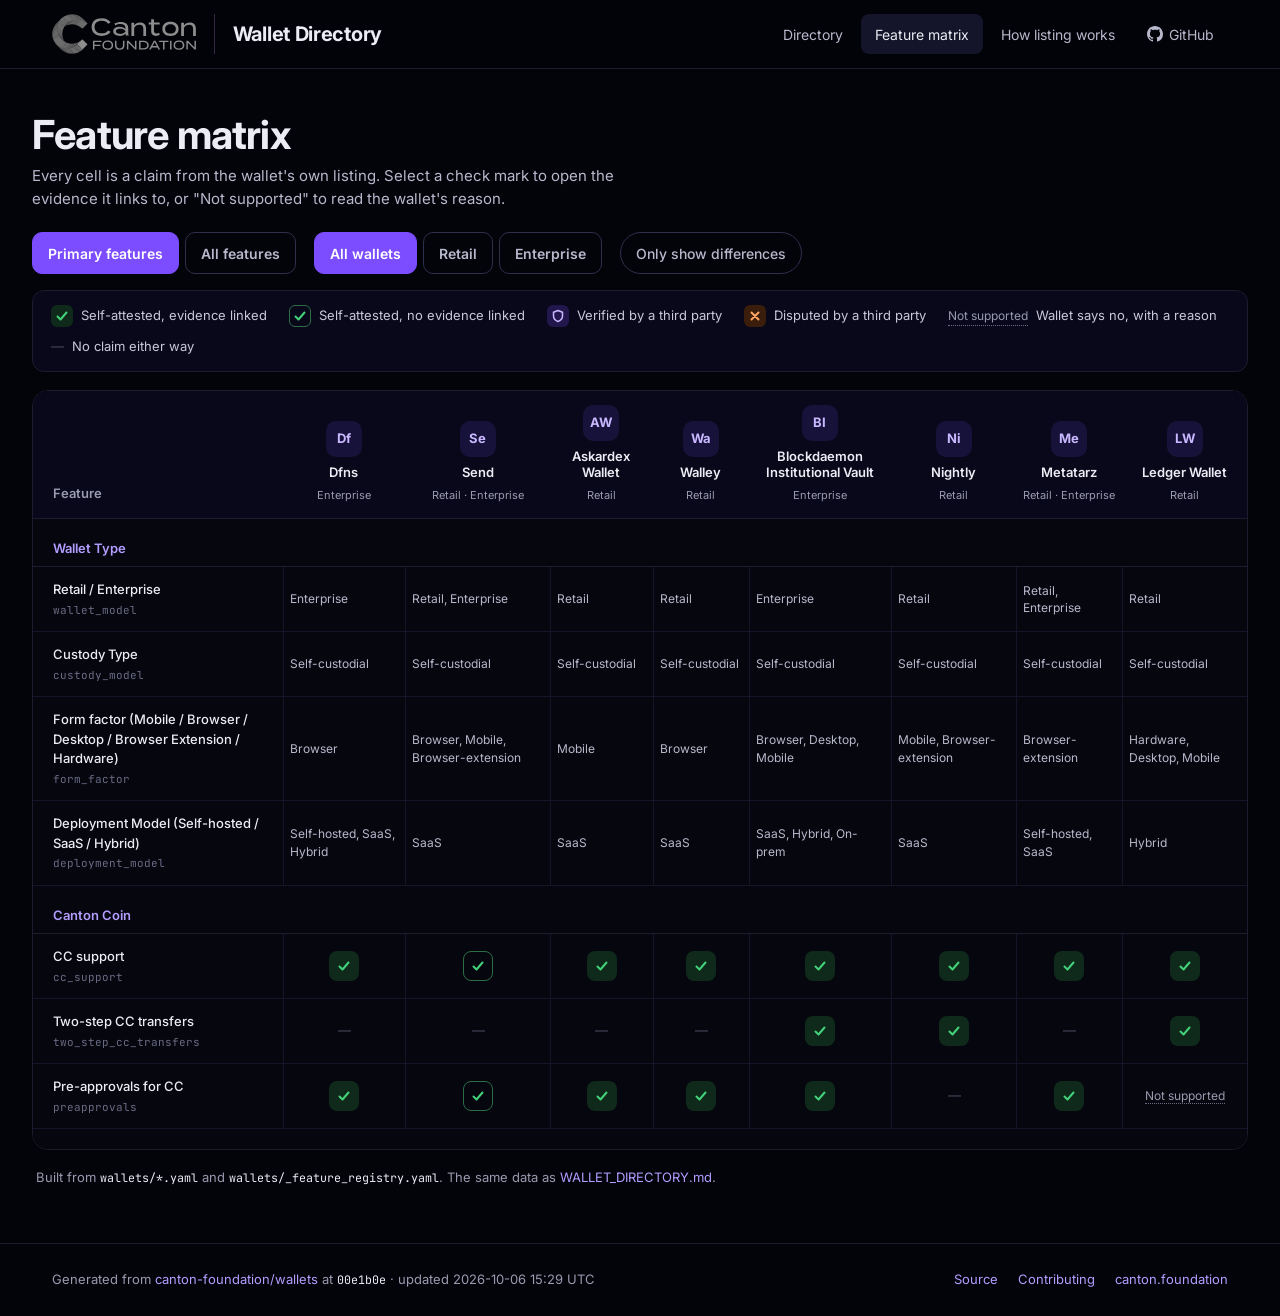
==== matrix.html @ 79802e5e "Added a new logo and favicon" ====
<!doctype html>
<html lang="en">
<head>
  <meta charset="utf-8">
  <meta name="viewport" content="width=device-width, initial-scale=1">
  <title>Feature matrix — Canton Wallet Directory</title>
  <meta name="description" content="Compare every Canton Network wallet feature side by side.">
  <meta name="theme-color" content="#03030a">
  <!-- Canton "C" favicon, same file as sv-cal.canton.foundation -->
  <link rel="icon" type="image/png" href="assets/favicon.png">
  <link rel="apple-touch-icon" href="assets/favicon.png">
  <!-- Inter + JetBrains Mono, same fonts as the SV Calendar site -->
  <link rel="preconnect" href="https://fonts.googleapis.com">
  <link rel="preconnect" href="https://fonts.gstatic.com" crossorigin>
  <link href="https://fonts.googleapis.com/css2?family=Inter:wght@400;500;600;700&family=JetBrains+Mono:wght@400;500&display=swap" rel="stylesheet">
  <!-- Bump ?v= when styles.css or app.js change, to bust browser caches -->
  <link rel="stylesheet" href="assets/styles.css?v=2">
</head>
<body data-page="matrix">
  <a class="skip" href="#main">Skip to content</a>
  <!-- Header and footer are drawn by app.js so all pages share one nav -->
  <header class="site-header" id="site-header"></header>
  <main id="main"><div class="wrap state-msg">Loading wallet data…</div></main>
  <footer class="site-footer" id="site-footer"></footer>
  <noscript><div class="wrap state-msg">This site needs JavaScript. The same data is in <a href="https://github.com/canton-foundation/wallets/blob/main/WALLET_DIRECTORY.md">WALLET_DIRECTORY.md</a>.</div></noscript>
  <script src="assets/app.js?v=2"></script>
</body>
</html>
---- assets/styles.css ----
/* ==========================================================================
   wallets.canton.foundation — shared styles
   Same visual language as sv-cal.canton.foundation and the Dev Fund site:
   dark #03030a base, #7c4dff purple, #43d17a green, Inter.
   ========================================================================== */

/* ---- Design tokens: change colours/spacing here, not in rules below ---- */
:root {
  --bg: #03030a;            /* page background */
  --bg-raised: #08081a;     /* cards, toolbars, table header */
  --bg-sunken: #06060f;     /* table body, footer band */
  --line: #1c1c2e;          /* main borders */
  --line-soft: #14142a;     /* row dividers, chip fill */
  --line-strong: #2f2f4d;   /* outlined buttons, inputs */

  --text: #ececf4;          /* body text */
  --text-2: #b8b8cc;        /* secondary text */
  --muted: #9a9ab0;         /* captions (passes 4.5:1 on --bg) */
  --faint: #5c5c74;         /* "no claim" dash */

  --purple: #7c4dff;        /* primary action */
  --purple-text: #b39dff;   /* purple used as text on dark */
  --purple-tint: #17123a;   /* wallet monogram tile */
  --green: #43d17a;         /* attested */
  --green-tint: #0f2a1b;
  --green-edge: #2b6e45;
  --orange: #ffa463;        /* disputed */
  --orange-tint: #3a1d0b;
  --shield-tint: #22174d;   /* verified */

  --radius-s: 8px;
  --radius-m: 12px;
  --radius-l: 16px;
  --max: 1240px;            /* content width */
  --font: "Inter", system-ui, -apple-system, "Segoe UI", sans-serif;
  --mono: "JetBrains Mono", ui-monospace, SFMono-Regular, Menlo, monospace;
}

/* ---- Base ---- */
*, *::before, *::after { box-sizing: border-box; }
html { -webkit-text-size-adjust: 100%; }
body {
  margin: 0;
  background: var(--bg);
  color: var(--text);
  font-family: var(--font);
  font-size: 15px;
  line-height: 1.5;
}
a { color: var(--purple-text); text-decoration: none; }
a:hover { color: #d4c7ff; text-decoration: underline; }
:focus-visible { outline: 2px solid var(--purple-text); outline-offset: 2px; border-radius: 4px; }
code { font-family: var(--mono); font-size: 0.9em; color: var(--text); }
.wrap { max-width: var(--max); margin: 0 auto; padding: 0 32px; }
.wrap--wide { max-width: 1360px; }
.sr-only { position: absolute; width: 1px; height: 1px; overflow: hidden; clip: rect(0 0 0 0); white-space: nowrap; }
@media (max-width: 640px) { .wrap { padding: 0 18px; } }

/* ---- Header / nav ---- */
.site-header { border-bottom: 1px solid var(--line); background: rgba(3, 3, 10, 0.94); position: sticky; top: 0; z-index: 20; backdrop-filter: blur(8px); }
.site-header .wrap { display: flex; flex-wrap: wrap; align-items: center; justify-content: space-between; gap: 12px; padding-top: 14px; padding-bottom: 14px; }
.brand { display: flex; align-items: center; gap: 12px; color: var(--text); }
.brand:hover { color: var(--text); text-decoration: none; }
/* Logo | divider | title, same arrangement as the SV Calendar header */
.brand { gap: 18px; min-width: 0; }
.brand-logo { height: 40px; width: auto; display: block; flex: 0 0 auto; }
.brand-divider { width: 1px; align-self: stretch; min-height: 36px; background: rgba(201, 156, 255, 0.25); flex: 0 0 auto; }
.brand-title { font-size: 20px; font-weight: 700; letter-spacing: -0.3px; white-space: nowrap; }
@media (max-width: 640px) {
  .brand-logo { height: 32px; }
  .brand-divider { display: none; }
  .brand-title { font-size: 16px; }
}
.nav { display: flex; flex-wrap: wrap; gap: 4px; font-size: 14px; }
.nav a { display: inline-flex; align-items: center; gap: 6px; min-height: 40px; padding: 0 14px; border-radius: var(--radius-s); color: var(--text-2); }
.nav a:hover { background: var(--line-soft); color: var(--text); text-decoration: none; }
.nav a[aria-current="page"] { background: var(--line-soft); color: var(--text); }

/* ---- Buttons & chips ---- */
.btn { display: inline-flex; align-items: center; justify-content: center; gap: 8px; min-height: 46px; padding: 0 20px; border-radius: 10px; border: 1px solid var(--line-strong); background: transparent; color: var(--text); font: inherit; font-size: 14px; font-weight: 600; cursor: pointer; }
.btn:hover { border-color: #4a4a72; text-decoration: none; color: var(--text); }
.btn--primary { background: var(--purple); border-color: var(--purple); color: #fff; }
.btn--primary:hover { background: #6a3cf0; color: #fff; }
.seg { display: inline-flex; flex-wrap: wrap; gap: 6px; }
.seg button, .chip {
  min-height: 42px; padding: 0 15px; border-radius: 10px; border: 1px solid var(--line-strong);
  background: transparent; color: var(--text-2); font: inherit; font-size: 14px; font-weight: 600; cursor: pointer;
}
.chip { border-radius: 999px; font-weight: 500; }
.seg button[aria-pressed="true"], .chip[aria-pressed="true"] { background: var(--purple); border-color: var(--purple); color: #fff; }
.tag { display: inline-block; padding: 4px 10px; border-radius: 999px; background: var(--line-soft); color: #c8c8da; font-size: 12px; }

/* ---- Form fields ---- */
.field { min-width: 0; max-width: 100%; display: flex; align-items: center; gap: 8px; min-height: 42px; padding: 0 12px; border: 1px solid var(--line-strong); border-radius: 10px; color: var(--muted); background: var(--bg); }
.field input, .field select { flex: 1; min-width: 0; width: 100%; text-overflow: ellipsis; background: transparent; border: 0; color: var(--text); font: inherit; font-size: 14px; outline: none; }
.field select option { background: var(--bg-raised); }
.field:focus-within { border-color: var(--purple-text); }
.field-label { font-size: 13px; color: var(--muted); }

/* ---- Hero ---- */
.hero { padding: 64px 0 36px; }
.hero h1 { margin: 0 0 16px; font-size: clamp(32px, 5vw, 50px); line-height: 1.08; letter-spacing: -0.02em; max-width: 820px; }
.hero p { margin: 0; font-size: 18px; color: var(--text-2); max-width: 680px; }
.hero-actions { display: flex; flex-wrap: wrap; gap: 12px; margin-top: 28px; }
.pill-intro { display: inline-flex; align-items: center; gap: 8px; padding: 6px 12px; margin-bottom: 20px; border: 1px solid #2a2a44; border-radius: 999px; font-size: 13px; color: var(--text-2); }
.dot { width: 8px; height: 8px; border-radius: 50%; background: var(--green); }

/* Stats strip: one bordered band split by 1px gaps */
.stats { display: grid; grid-template-columns: repeat(auto-fit, minmax(190px, 1fr)); gap: 1px; margin-top: 44px; background: var(--line); border: 1px solid var(--line); border-radius: 14px; overflow: hidden; }
.stat { background: var(--bg-raised); padding: 18px 22px; }
.stat b { display: block; font-size: 30px; font-weight: 700; }
.stat span { font-size: 13px; color: var(--muted); }
.stat .is-green { color: var(--green); }
.stat .is-purple { color: var(--purple-text); }

/* ---- Directory toolbar ---- */
.toolbar { display: flex; flex-wrap: wrap; align-items: center; gap: 14px 20px; padding: 14px; border: 1px solid var(--line); border-radius: 14px; background: var(--bg-raised); }
.toolbar-group { display: flex; flex-wrap: wrap; align-items: center; gap: 6px; }
.toolbar .field { flex: 1 1 220px; }
.result-line { display: flex; flex-wrap: wrap; justify-content: space-between; gap: 8px; margin: 14px 4px 18px; font-size: 13px; color: var(--muted); }
.linkish { background: none; border: 0; padding: 0; color: var(--purple-text); font: inherit; cursor: pointer; }
.linkish:hover { text-decoration: underline; }

/* ---- Wallet cards ---- */
.cards { display: grid; grid-template-columns: repeat(auto-fill, minmax(270px, 1fr)); gap: 16px; padding-bottom: 64px; }
.card { display: flex; flex-direction: column; gap: 14px; padding: 22px; border: 1px solid var(--line); border-radius: var(--radius-l); background: var(--bg-raised); }
.card:hover { border-color: #2c2c48; }
.card-head { display: flex; align-items: center; gap: 12px; }
.mono-tile { flex: none; width: 44px; height: 44px; border-radius: 11px; background: var(--purple-tint); color: #c9b8ff; display: flex; align-items: center; justify-content: center; font-weight: 700; font-size: 15px; }
.card h2 { margin: 0; font-size: 17px; font-weight: 600; line-height: 1.25; }
.card h2 a { color: var(--text); }
.domain { font-size: 12px; color: var(--muted); font-family: var(--mono); overflow-wrap: anywhere; }
.tags { display: flex; flex-wrap: wrap; gap: 6px; }
.form-line { font-size: 13px; color: var(--muted); }
.keylist { list-style: none; margin: 0; padding: 14px 0 0; border-top: 1px solid var(--line); display: flex; flex-direction: column; gap: 9px; font-size: 13px; }
.keylist li { display: flex; justify-content: space-between; align-items: center; gap: 8px; color: #c8c8da; }
.card-foot { margin-top: auto; display: flex; flex-wrap: wrap; align-items: center; justify-content: space-between; gap: 8px; padding-top: 14px; border-top: 1px solid var(--line); font-size: 13px; color: var(--muted); }
.card-foot strong { color: var(--text); font-weight: 600; }
.empty { grid-column: 1 / -1; padding: 40px; border: 1px dashed var(--line-strong); border-radius: var(--radius-l); text-align: center; color: var(--text-2); }

/* Small inline status words used on cards */
.st-yes { display: inline-flex; align-items: center; gap: 6px; color: var(--green); font-weight: 500; }
.st-no { color: var(--muted); }
.st-none { color: var(--faint); }

/* ---- "How it works" band ---- */
.band { border-top: 1px solid var(--line); background: var(--bg-sunken); padding: 60px 0; }
.band h2 { margin: 0 0 8px; font-size: 28px; letter-spacing: -0.01em; }
.band > .wrap > p { margin: 0 0 30px; color: var(--text-2); max-width: 640px; }
.steps { display: grid; grid-template-columns: repeat(auto-fit, minmax(250px, 1fr)); gap: 16px; list-style: none; margin: 0; padding: 0; }
.steps li { padding: 24px; border: 1px solid var(--line); border-radius: var(--radius-l); background: var(--bg-raised); }
.steps .step-n { font-family: var(--mono); font-size: 13px; }
.steps h3 { margin: 10px 0 8px; font-size: 18px; }
.steps p { margin: 0; color: var(--text-2); font-size: 14px; line-height: 1.6; }

/* ---- Page header (matrix / profile) ---- */
.page-head { padding: 44px 0 22px; display: flex; flex-wrap: wrap; align-items: flex-end; justify-content: space-between; gap: 20px; }
.page-head h1 { margin: 0 0 8px; font-size: clamp(30px, 4vw, 40px); letter-spacing: -0.02em; line-height: 1.1; }
.page-head p { margin: 0; color: var(--text-2); max-width: 640px; }

/* ---- Legend ---- */
.legend { display: flex; flex-wrap: wrap; gap: 10px 22px; padding: 14px 18px; margin-bottom: 18px; border: 1px solid var(--line); border-radius: var(--radius-m); background: var(--bg-raised); font-size: 13px; color: #c8c8da; }
.legend span { display: inline-flex; align-items: center; gap: 8px; }

/* ---- Status badges (matrix cells + legend) ---- */
.badge { width: 30px; height: 30px; border-radius: var(--radius-s); display: inline-flex; align-items: center; justify-content: center; }
.badge--sm { width: 22px; height: 22px; border-radius: 6px; }
.badge--proof { background: var(--green-tint); color: var(--green); }
.badge--attested { border: 1.5px solid var(--green-edge); color: var(--green); }
.badge--verified { background: var(--shield-tint); color: #c9b8ff; }
.badge--disputed { background: var(--orange-tint); color: var(--orange); }
a.badge:hover { filter: brightness(1.3); text-decoration: none; }
.cell-stack { display: inline-flex; gap: 4px; align-items: center; justify-content: center; flex-wrap: wrap; }
.unsup { font-size: 12px; color: var(--muted); border-bottom: 1px dotted #6b6b85; }
.unsup:hover { color: var(--text); text-decoration: none; }
.nil { color: #4a4a60; }

/* ---- Matrix table ---- */
.matrix-controls { display: flex; flex-wrap: wrap; gap: 10px 18px; align-items: center; margin-bottom: 16px; }
.table-box { overflow: auto; max-height: calc(100vh - 140px); border: 1px solid var(--line); border-radius: var(--radius-l); background: var(--bg-sunken); margin-bottom: 18px; }
.matrix { width: 100%; border-collapse: separate; border-spacing: 0; font-size: 13px; }
.matrix th, .matrix td { border-bottom: 1px solid var(--line-soft); }
.matrix thead th { position: sticky; top: 0; z-index: 3; background: var(--bg-raised); padding: 14px 6px; border-bottom: 1px solid var(--line); vertical-align: bottom; min-width: 96px; }
.matrix thead th.feat-col { left: 0; z-index: 4; text-align: left; padding-left: 20px; min-width: 230px; color: var(--muted); font-size: 13px; font-weight: 600; }
.matrix .wallet-head { display: flex; flex-direction: column; align-items: center; gap: 7px; color: var(--text); text-align: center; }
.matrix .wallet-head:hover { text-decoration: none; }
.matrix .wallet-head .mono-tile { width: 36px; height: 36px; font-size: 13px; border-radius: 10px; }
.matrix .wallet-head b { font-size: 13px; line-height: 1.25; font-weight: 600; }
.matrix .wallet-head small { font-size: 11px; color: var(--muted); font-weight: 400; }
.matrix tbody th[scope="row"] { position: sticky; left: 0; z-index: 2; background: var(--bg-sunken); text-align: left; font-weight: 500; padding: 13px 20px; min-width: 230px; max-width: 280px; }
.matrix .feat-id { font-family: var(--mono); font-size: 11px; color: #6b6b85; margin-top: 2px; font-weight: 400; }
.matrix td { text-align: center; padding: 9px 6px; border-left: 1px solid var(--line-soft); }
.matrix td.text-cell { text-align: left; font-size: 12px; color: var(--text-2); line-height: 1.45; min-width: 96px; overflow-wrap: anywhere; }
.matrix .cat-row th { position: sticky; left: 0; background: var(--bg-sunken); text-align: left; padding: 20px 20px 8px; font-size: 13px; font-weight: 600; color: var(--purple-text); border-bottom: 1px solid var(--line); }
.matrix .section-row th { background: #0b0b1d; text-align: left; padding: 14px 20px; font-size: 15px; font-weight: 700; border-bottom: 1px solid var(--line); position: sticky; left: 0; }
.matrix tbody tr:hover td, .matrix tbody tr:hover th[scope="row"] { background: #0c0c1c; }
.note { font-size: 13px; color: var(--muted); margin: 0 4px 56px; }

/* ---- Profile ---- */
.crumbs { padding-top: 28px; font-size: 13px; color: var(--muted); }
.crumbs span { margin: 0 6px; }
.profile-head { display: flex; flex-wrap: wrap; align-items: flex-start; justify-content: space-between; gap: 22px; margin-top: 22px; }
.profile-id { display: flex; gap: 18px; align-items: center; }
.profile-id .mono-tile { width: 68px; height: 68px; border-radius: 18px; font-size: 22px; }
.profile-id h1 { margin: 0; font-size: clamp(30px, 4vw, 40px); letter-spacing: -0.02em; line-height: 1.1; }
.profile-meta { display: flex; flex-wrap: wrap; gap: 4px 16px; margin-top: 8px; font-size: 14px; color: var(--muted); }
.profile-tags { margin-top: 18px; }
.profile-stats { margin-top: 24px; display: grid; grid-template-columns: repeat(auto-fit, minmax(170px, 1fr)); gap: 12px; }
.profile-stats div { padding: 16px 20px; border: 1px solid var(--line); border-radius: 14px; background: var(--bg-raised); }
.profile-stats b { display: block; font-size: 26px; }
.profile-stats span { font-size: 13px; color: var(--muted); }
.profile-body { display: flex; flex-wrap: wrap; gap: 30px; align-items: flex-start; padding: 36px 0 64px; }
.profile-main { flex: 999 1 560px; min-width: 0; display: flex; flex-direction: column; gap: 26px; }
.profile-side { flex: 1 1 300px; display: flex; flex-direction: column; gap: 16px; }
.group-title { margin: 0 0 10px; font-size: 14px; font-weight: 600; color: var(--purple-text); }
.feature-list { border: 1px solid var(--line); border-radius: 14px; background: var(--bg-raised); overflow: hidden; }
.feature-row { padding: 16px 20px; border-bottom: 1px solid var(--line-soft); display: flex; flex-direction: column; gap: 8px; }
.feature-row:last-child { border-bottom: 0; }
.feature-top { display: flex; flex-wrap: wrap; justify-content: space-between; align-items: center; gap: 10px; }
.feature-top .name { font-weight: 600; font-size: 15px; }
.feature-top .fid { font-family: var(--mono); font-size: 11px; color: #6b6b85; }
.pills { display: flex; flex-wrap: wrap; gap: 6px; }
.pill { display: inline-flex; align-items: center; gap: 6px; padding: 4px 10px; border-radius: 999px; font-size: 12px; font-weight: 600; }
.pill--proof, .pill--attested { background: var(--green-tint); color: var(--green); }
.pill--unsupported { background: var(--line-soft); color: #c8c8da; }
.pill--none { color: var(--faint); font-weight: 500; }
.pill--pending { border: 1px dashed #3a3a58; color: var(--muted); font-weight: 500; }
.pill--verified { background: var(--shield-tint); color: #c9b8ff; }
.pill--disputed { background: var(--orange-tint); color: var(--orange); }
.reason { margin: 0; font-size: 14px; color: var(--text-2); }
.text-val { margin: 0; font-size: 14px; color: var(--text); }
.row-links { display: flex; flex-wrap: wrap; gap: 6px 18px; font-size: 13px; }
details.test summary { cursor: pointer; color: var(--muted); font-size: 13px; }
details.test p { margin: 8px 0 0; font-size: 13px; color: var(--text-2); }
.panel { padding: 22px; border: 1px solid var(--line); border-radius: 14px; background: var(--bg-raised); }
.panel h2 { margin: 0 0 12px; font-size: 15px; }
.panel--accent { border-color: #2a2150; background: #0e0a24; }
.panel p { margin: 0 0 16px; font-size: 13px; color: var(--text-2); line-height: 1.6; }
.panel dl { margin: 0; display: flex; flex-direction: column; gap: 14px; font-size: 13px; }
.panel dt { color: var(--muted); margin-bottom: 3px; }
.panel dd { margin: 0; line-height: 1.55; }
.stack { display: flex; flex-direction: column; gap: 8px; }
.compare-form { display: flex; flex-direction: column; gap: 10px; }

/* ---- Footer ---- */
.site-footer { border-top: 1px solid var(--line); }
.site-footer .wrap { display: flex; flex-wrap: wrap; justify-content: space-between; gap: 12px; padding-top: 26px; padding-bottom: 26px; font-size: 13px; color: var(--muted); }
.site-footer nav { display: flex; gap: 20px; }

/* ---- Loading / error ---- */
.state-msg { padding: 60px 0; color: var(--text-2); }

@media (prefers-reduced-motion: reduce) { * { scroll-behavior: auto !important; transition: none !important; } }

/* Skip link: hidden until focused with the keyboard */
.skip { position: absolute; left: -9999px; top: 8px; z-index: 50; padding: 10px 14px; border-radius: 8px; background: var(--purple); color: #fff; }
.skip:focus { left: 8px; }
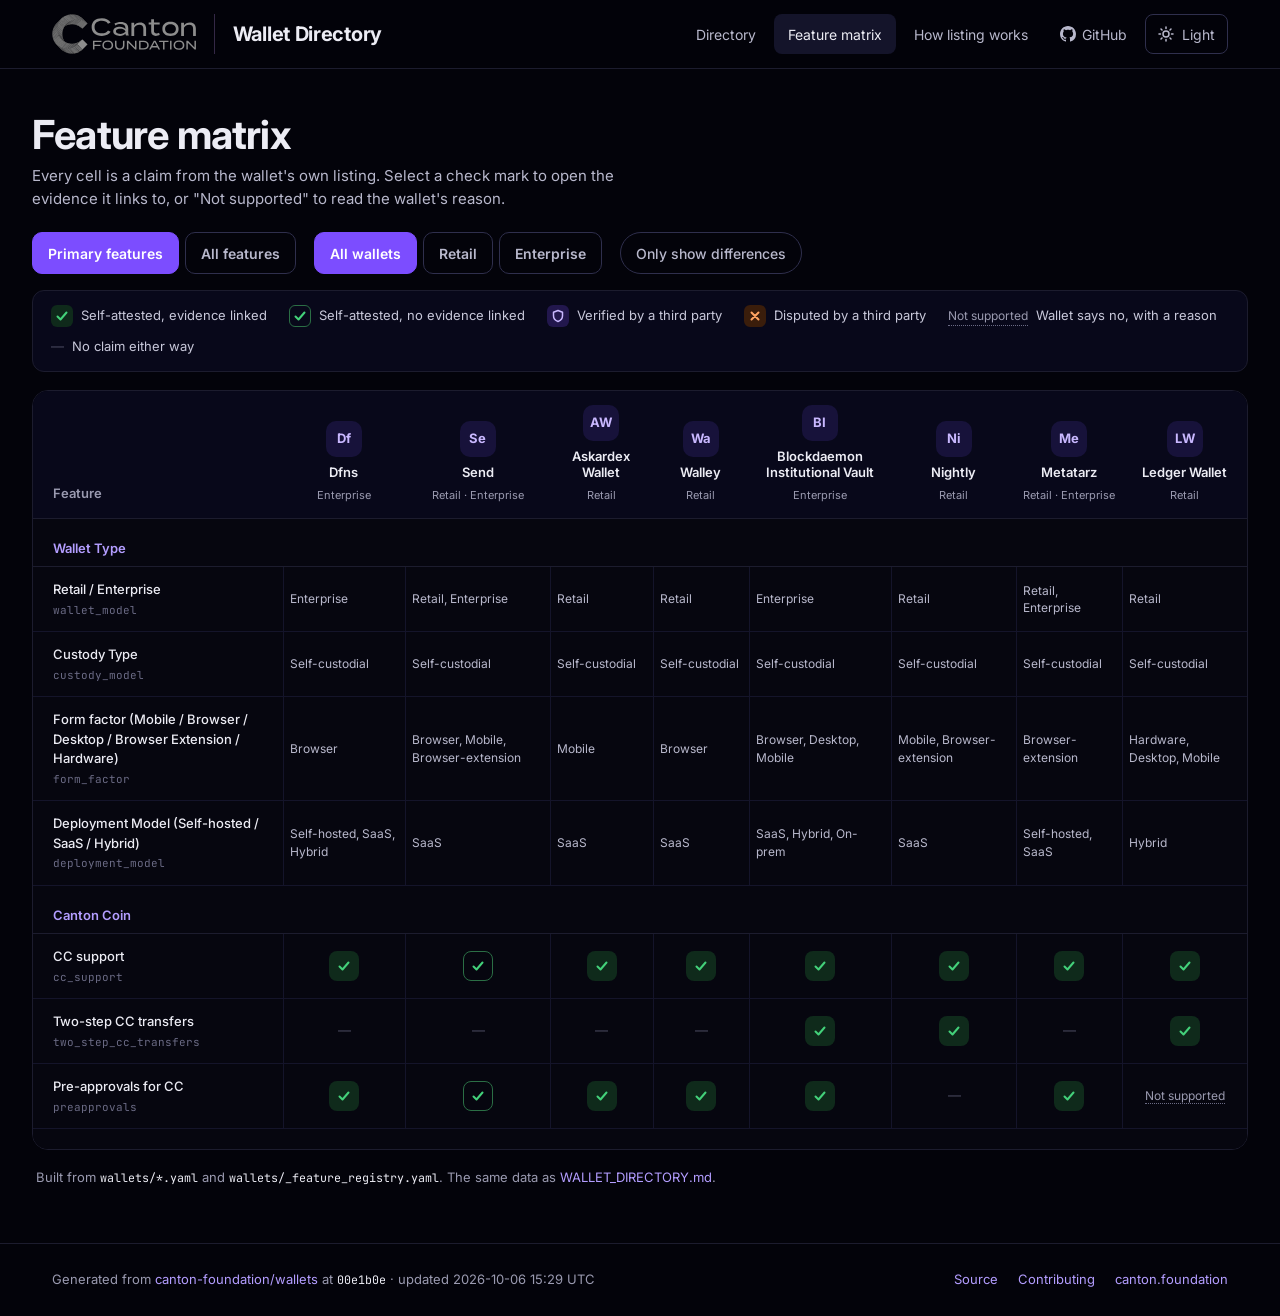
==== commit d830a312: "Added light theme" ====
--- a/matrix.html
+++ b/matrix.html
@@ -5,7 +5,8 @@
   <meta name="viewport" content="width=device-width, initial-scale=1">
   <title>Feature matrix — Canton Wallet Directory</title>
   <meta name="description" content="Compare every Canton Network wallet feature side by side.">
-  <meta name="theme-color" content="#03030a">
+  <meta name="theme-color" content="#03030a" media="(prefers-color-scheme: dark)">
+  <meta name="theme-color" content="#f6f6fa" media="(prefers-color-scheme: light)">
   <!-- Canton "C" favicon, same file as sv-cal.canton.foundation -->
   <link rel="icon" type="image/png" href="assets/favicon.png">
   <link rel="apple-touch-icon" href="assets/favicon.png">
@@ -13,8 +14,12 @@
   <link rel="preconnect" href="https://fonts.googleapis.com">
   <link rel="preconnect" href="https://fonts.gstatic.com" crossorigin>
   <link href="https://fonts.googleapis.com/css2?family=Inter:wght@400;500;600;700&family=JetBrains+Mono:wght@400;500&display=swap" rel="stylesheet">
+  <!-- Apply the saved theme before the page paints (dark is the default) -->
+  <script>
+    try { if (localStorage.getItem("wallets-theme") === "light") document.documentElement.dataset.theme = "light"; } catch (e) {}
+  </script>
   <!-- Bump ?v= when styles.css or app.js change, to bust browser caches -->
-  <link rel="stylesheet" href="assets/styles.css?v=2">
+  <link rel="stylesheet" href="assets/styles.css?v=3">
 </head>
 <body data-page="matrix">
   <a class="skip" href="#main">Skip to content</a>
@@ -23,6 +28,6 @@
   <main id="main"><div class="wrap state-msg">Loading wallet data…</div></main>
   <footer class="site-footer" id="site-footer"></footer>
   <noscript><div class="wrap state-msg">This site needs JavaScript. The same data is in <a href="https://github.com/canton-foundation/wallets/blob/main/WALLET_DIRECTORY.md">WALLET_DIRECTORY.md</a>.</div></noscript>
-  <script src="assets/app.js?v=2"></script>
+  <script src="assets/app.js?v=3"></script>
 </body>
 </html>
--- a/assets/styles.css
+++ b/assets/styles.css
@@ -27,6 +27,22 @@
   --orange: #ffa463;        /* disputed */
   --orange-tint: #3a1d0b;
   --shield-tint: #22174d;   /* verified */
+  --mono-text: #c9b8ff;     /* monogram + verified text */
+  --chip-text: #c8c8da;     /* tags, legend, list text */
+  --id-text: #6b6b85;       /* feature ids under names */
+  --nil: #4a4a60;           /* "no claim" dash in the matrix */
+  --link-hover: #d4c7ff;
+  --purple-hover: #6a3cf0;
+  --hover-border: #4a4a72;
+  --intro-border: #2a2a44;
+  --pending-border: #3a3a58;
+  --section-bg: #0b0b1d;    /* "Primary / Other features" rows */
+  --row-hover: #0c0c1c;
+  --accent-border: #2a2150; /* "Tested this wallet yourself?" panel */
+  --accent-bg: #0e0a24;
+  --header-bg: rgba(3, 3, 10, 0.94);
+  --divider: rgba(201, 156, 255, 0.25);
+  color-scheme: dark;       /* native scrollbars, selects, date pickers */
 
   --radius-s: 8px;
   --radius-m: 12px;
@@ -48,7 +64,7 @@
   line-height: 1.5;
 }
 a { color: var(--purple-text); text-decoration: none; }
-a:hover { color: #d4c7ff; text-decoration: underline; }
+a:hover { color: var(--link-hover); text-decoration: underline; }
 :focus-visible { outline: 2px solid var(--purple-text); outline-offset: 2px; border-radius: 4px; }
 code { font-family: var(--mono); font-size: 0.9em; color: var(--text); }
 .wrap { max-width: var(--max); margin: 0 auto; padding: 0 32px; }
@@ -57,14 +73,14 @@
 @media (max-width: 640px) { .wrap { padding: 0 18px; } }
 
 /* ---- Header / nav ---- */
-.site-header { border-bottom: 1px solid var(--line); background: rgba(3, 3, 10, 0.94); position: sticky; top: 0; z-index: 20; backdrop-filter: blur(8px); }
+.site-header { border-bottom: 1px solid var(--line); background: var(--header-bg); position: sticky; top: 0; z-index: 20; backdrop-filter: blur(8px); }
 .site-header .wrap { display: flex; flex-wrap: wrap; align-items: center; justify-content: space-between; gap: 12px; padding-top: 14px; padding-bottom: 14px; }
 .brand { display: flex; align-items: center; gap: 12px; color: var(--text); }
 .brand:hover { color: var(--text); text-decoration: none; }
 /* Logo | divider | title, same arrangement as the SV Calendar header */
 .brand { gap: 18px; min-width: 0; }
 .brand-logo { height: 40px; width: auto; display: block; flex: 0 0 auto; }
-.brand-divider { width: 1px; align-self: stretch; min-height: 36px; background: rgba(201, 156, 255, 0.25); flex: 0 0 auto; }
+.brand-divider { width: 1px; align-self: stretch; min-height: 36px; background: var(--divider); flex: 0 0 auto; }
 .brand-title { font-size: 20px; font-weight: 700; letter-spacing: -0.3px; white-space: nowrap; }
 @media (max-width: 640px) {
   .brand-logo { height: 32px; }
@@ -78,9 +94,9 @@
 
 /* ---- Buttons & chips ---- */
 .btn { display: inline-flex; align-items: center; justify-content: center; gap: 8px; min-height: 46px; padding: 0 20px; border-radius: 10px; border: 1px solid var(--line-strong); background: transparent; color: var(--text); font: inherit; font-size: 14px; font-weight: 600; cursor: pointer; }
-.btn:hover { border-color: #4a4a72; text-decoration: none; color: var(--text); }
+.btn:hover { border-color: var(--hover-border); text-decoration: none; color: var(--text); }
 .btn--primary { background: var(--purple); border-color: var(--purple); color: #fff; }
-.btn--primary:hover { background: #6a3cf0; color: #fff; }
+.btn--primary:hover { background: var(--purple-hover); color: #fff; }
 .seg { display: inline-flex; flex-wrap: wrap; gap: 6px; }
 .seg button, .chip {
   min-height: 42px; padding: 0 15px; border-radius: 10px; border: 1px solid var(--line-strong);
@@ -88,7 +104,7 @@
 }
 .chip { border-radius: 999px; font-weight: 500; }
 .seg button[aria-pressed="true"], .chip[aria-pressed="true"] { background: var(--purple); border-color: var(--purple); color: #fff; }
-.tag { display: inline-block; padding: 4px 10px; border-radius: 999px; background: var(--line-soft); color: #c8c8da; font-size: 12px; }
+.tag { display: inline-block; padding: 4px 10px; border-radius: 999px; background: var(--line-soft); color: var(--chip-text); font-size: 12px; }
 
 /* ---- Form fields ---- */
 .field { min-width: 0; max-width: 100%; display: flex; align-items: center; gap: 8px; min-height: 42px; padding: 0 12px; border: 1px solid var(--line-strong); border-radius: 10px; color: var(--muted); background: var(--bg); }
@@ -102,7 +118,7 @@
 .hero h1 { margin: 0 0 16px; font-size: clamp(32px, 5vw, 50px); line-height: 1.08; letter-spacing: -0.02em; max-width: 820px; }
 .hero p { margin: 0; font-size: 18px; color: var(--text-2); max-width: 680px; }
 .hero-actions { display: flex; flex-wrap: wrap; gap: 12px; margin-top: 28px; }
-.pill-intro { display: inline-flex; align-items: center; gap: 8px; padding: 6px 12px; margin-bottom: 20px; border: 1px solid #2a2a44; border-radius: 999px; font-size: 13px; color: var(--text-2); }
+.pill-intro { display: inline-flex; align-items: center; gap: 8px; padding: 6px 12px; margin-bottom: 20px; border: 1px solid var(--intro-border); border-radius: 999px; font-size: 13px; color: var(--text-2); }
 .dot { width: 8px; height: 8px; border-radius: 50%; background: var(--green); }
 
 /* Stats strip: one bordered band split by 1px gaps */
@@ -124,16 +140,16 @@
 /* ---- Wallet cards ---- */
 .cards { display: grid; grid-template-columns: repeat(auto-fill, minmax(270px, 1fr)); gap: 16px; padding-bottom: 64px; }
 .card { display: flex; flex-direction: column; gap: 14px; padding: 22px; border: 1px solid var(--line); border-radius: var(--radius-l); background: var(--bg-raised); }
-.card:hover { border-color: #2c2c48; }
+.card:hover { border-color: var(--hover-border); }
 .card-head { display: flex; align-items: center; gap: 12px; }
-.mono-tile { flex: none; width: 44px; height: 44px; border-radius: 11px; background: var(--purple-tint); color: #c9b8ff; display: flex; align-items: center; justify-content: center; font-weight: 700; font-size: 15px; }
+.mono-tile { flex: none; width: 44px; height: 44px; border-radius: 11px; background: var(--purple-tint); color: var(--mono-text); display: flex; align-items: center; justify-content: center; font-weight: 700; font-size: 15px; }
 .card h2 { margin: 0; font-size: 17px; font-weight: 600; line-height: 1.25; }
 .card h2 a { color: var(--text); }
 .domain { font-size: 12px; color: var(--muted); font-family: var(--mono); overflow-wrap: anywhere; }
 .tags { display: flex; flex-wrap: wrap; gap: 6px; }
 .form-line { font-size: 13px; color: var(--muted); }
 .keylist { list-style: none; margin: 0; padding: 14px 0 0; border-top: 1px solid var(--line); display: flex; flex-direction: column; gap: 9px; font-size: 13px; }
-.keylist li { display: flex; justify-content: space-between; align-items: center; gap: 8px; color: #c8c8da; }
+.keylist li { display: flex; justify-content: space-between; align-items: center; gap: 8px; color: var(--chip-text); }
 .card-foot { margin-top: auto; display: flex; flex-wrap: wrap; align-items: center; justify-content: space-between; gap: 8px; padding-top: 14px; border-top: 1px solid var(--line); font-size: 13px; color: var(--muted); }
 .card-foot strong { color: var(--text); font-weight: 600; }
 .empty { grid-column: 1 / -1; padding: 40px; border: 1px dashed var(--line-strong); border-radius: var(--radius-l); text-align: center; color: var(--text-2); }
@@ -159,7 +175,7 @@
 .page-head p { margin: 0; color: var(--text-2); max-width: 640px; }
 
 /* ---- Legend ---- */
-.legend { display: flex; flex-wrap: wrap; gap: 10px 22px; padding: 14px 18px; margin-bottom: 18px; border: 1px solid var(--line); border-radius: var(--radius-m); background: var(--bg-raised); font-size: 13px; color: #c8c8da; }
+.legend { display: flex; flex-wrap: wrap; gap: 10px 22px; padding: 14px 18px; margin-bottom: 18px; border: 1px solid var(--line); border-radius: var(--radius-m); background: var(--bg-raised); font-size: 13px; color: var(--chip-text); }
 .legend span { display: inline-flex; align-items: center; gap: 8px; }
 
 /* ---- Status badges (matrix cells + legend) ---- */
@@ -167,13 +183,13 @@
 .badge--sm { width: 22px; height: 22px; border-radius: 6px; }
 .badge--proof { background: var(--green-tint); color: var(--green); }
 .badge--attested { border: 1.5px solid var(--green-edge); color: var(--green); }
-.badge--verified { background: var(--shield-tint); color: #c9b8ff; }
+.badge--verified { background: var(--shield-tint); color: var(--mono-text); }
 .badge--disputed { background: var(--orange-tint); color: var(--orange); }
 a.badge:hover { filter: brightness(1.3); text-decoration: none; }
 .cell-stack { display: inline-flex; gap: 4px; align-items: center; justify-content: center; flex-wrap: wrap; }
-.unsup { font-size: 12px; color: var(--muted); border-bottom: 1px dotted #6b6b85; }
+.unsup { font-size: 12px; color: var(--muted); border-bottom: 1px dotted var(--id-text); }
 .unsup:hover { color: var(--text); text-decoration: none; }
-.nil { color: #4a4a60; }
+.nil { color: var(--nil); }
 
 /* ---- Matrix table ---- */
 .matrix-controls { display: flex; flex-wrap: wrap; gap: 10px 18px; align-items: center; margin-bottom: 16px; }
@@ -188,12 +204,12 @@
 .matrix .wallet-head b { font-size: 13px; line-height: 1.25; font-weight: 600; }
 .matrix .wallet-head small { font-size: 11px; color: var(--muted); font-weight: 400; }
 .matrix tbody th[scope="row"] { position: sticky; left: 0; z-index: 2; background: var(--bg-sunken); text-align: left; font-weight: 500; padding: 13px 20px; min-width: 230px; max-width: 280px; }
-.matrix .feat-id { font-family: var(--mono); font-size: 11px; color: #6b6b85; margin-top: 2px; font-weight: 400; }
+.matrix .feat-id { font-family: var(--mono); font-size: 11px; color: var(--id-text); margin-top: 2px; font-weight: 400; }
 .matrix td { text-align: center; padding: 9px 6px; border-left: 1px solid var(--line-soft); }
 .matrix td.text-cell { text-align: left; font-size: 12px; color: var(--text-2); line-height: 1.45; min-width: 96px; overflow-wrap: anywhere; }
 .matrix .cat-row th { position: sticky; left: 0; background: var(--bg-sunken); text-align: left; padding: 20px 20px 8px; font-size: 13px; font-weight: 600; color: var(--purple-text); border-bottom: 1px solid var(--line); }
-.matrix .section-row th { background: #0b0b1d; text-align: left; padding: 14px 20px; font-size: 15px; font-weight: 700; border-bottom: 1px solid var(--line); position: sticky; left: 0; }
-.matrix tbody tr:hover td, .matrix tbody tr:hover th[scope="row"] { background: #0c0c1c; }
+.matrix .section-row th { background: var(--section-bg); text-align: left; padding: 14px 20px; font-size: 15px; font-weight: 700; border-bottom: 1px solid var(--line); position: sticky; left: 0; }
+.matrix tbody tr:hover td, .matrix tbody tr:hover th[scope="row"] { background: var(--row-hover); }
 .note { font-size: 13px; color: var(--muted); margin: 0 4px 56px; }
 
 /* ---- Profile ---- */
@@ -218,14 +234,14 @@
 .feature-row:last-child { border-bottom: 0; }
 .feature-top { display: flex; flex-wrap: wrap; justify-content: space-between; align-items: center; gap: 10px; }
 .feature-top .name { font-weight: 600; font-size: 15px; }
-.feature-top .fid { font-family: var(--mono); font-size: 11px; color: #6b6b85; }
+.feature-top .fid { font-family: var(--mono); font-size: 11px; color: var(--id-text); }
 .pills { display: flex; flex-wrap: wrap; gap: 6px; }
 .pill { display: inline-flex; align-items: center; gap: 6px; padding: 4px 10px; border-radius: 999px; font-size: 12px; font-weight: 600; }
 .pill--proof, .pill--attested { background: var(--green-tint); color: var(--green); }
-.pill--unsupported { background: var(--line-soft); color: #c8c8da; }
+.pill--unsupported { background: var(--line-soft); color: var(--chip-text); }
 .pill--none { color: var(--faint); font-weight: 500; }
-.pill--pending { border: 1px dashed #3a3a58; color: var(--muted); font-weight: 500; }
-.pill--verified { background: var(--shield-tint); color: #c9b8ff; }
+.pill--pending { border: 1px dashed var(--pending-border); color: var(--muted); font-weight: 500; }
+.pill--verified { background: var(--shield-tint); color: var(--mono-text); }
 .pill--disputed { background: var(--orange-tint); color: var(--orange); }
 .reason { margin: 0; font-size: 14px; color: var(--text-2); }
 .text-val { margin: 0; font-size: 14px; color: var(--text); }
@@ -234,7 +250,7 @@
 details.test p { margin: 8px 0 0; font-size: 13px; color: var(--text-2); }
 .panel { padding: 22px; border: 1px solid var(--line); border-radius: 14px; background: var(--bg-raised); }
 .panel h2 { margin: 0 0 12px; font-size: 15px; }
-.panel--accent { border-color: #2a2150; background: #0e0a24; }
+.panel--accent { border-color: var(--accent-border); background: var(--accent-bg); }
 .panel p { margin: 0 0 16px; font-size: 13px; color: var(--text-2); line-height: 1.6; }
 .panel dl { margin: 0; display: flex; flex-direction: column; gap: 14px; font-size: 13px; }
 .panel dt { color: var(--muted); margin-bottom: 3px; }
@@ -255,3 +271,53 @@
 /* Skip link: hidden until focused with the keyboard */
 .skip { position: absolute; left: -9999px; top: 8px; z-index: 50; padding: 10px 14px; border-radius: 8px; background: var(--purple); color: #fff; }
 .skip:focus { left: 8px; }
+
+/* ---- Light theme ----------------------------------------------------------
+   Turned on by <html data-theme="light"> (set by the header toggle and
+   remembered in localStorage). Only tokens change; every rule above reads
+   them, so nothing else needs a light-specific version.
+   Text colours are picked to pass 4.5:1 on white.                          */
+:root[data-theme="light"] {
+  --bg: #f6f6fa;
+  --bg-raised: #ffffff;
+  --bg-sunken: #f0f0f6;
+  --line: #e1e1eb;
+  --line-soft: #ececf3;
+  --line-strong: #c9c9d9;
+
+  --text: #12121c;
+  --text-2: #44445a;
+  --muted: #5d5d73;
+  --faint: #8e8ea4;
+
+  --purple: #6a3cf0;
+  --purple-text: #5329d6;
+  --purple-tint: #ece6ff;
+  --green: #157a3f;
+  --green-tint: #e2f4e9;
+  --green-edge: #6bbd8d;
+  --orange: #a84b0c;
+  --orange-tint: #fdebdc;
+  --shield-tint: #ece6ff;
+
+  --mono-text: #4a26c0;
+  --chip-text: #33334a;
+  --id-text: #74748a;
+  --nil: #a9a9bd;
+  --link-hover: #3c1aa8;
+  --purple-hover: #5a2fe0;
+  --hover-border: #a9a9c0;
+  --intro-border: #d6d6e4;
+  --pending-border: #c2c2d4;
+  --section-bg: #e9e9f2;
+  --row-hover: #f6f3ff;
+  --accent-border: #d8ccff;
+  --accent-bg: #f5f1ff;
+  --header-bg: rgba(246, 246, 250, 0.94);
+  --divider: rgba(106, 60, 240, 0.28);
+  color-scheme: light;
+}
+
+/* ---- Theme toggle button (in the header nav) ---- */
+.theme-toggle { display: inline-flex; align-items: center; gap: 8px; min-height: 40px; padding: 0 12px; border-radius: var(--radius-s); border: 1px solid var(--line-strong); background: transparent; color: var(--text-2); font: inherit; font-size: 14px; cursor: pointer; }
+.theme-toggle:hover { color: var(--text); border-color: var(--hover-border); }
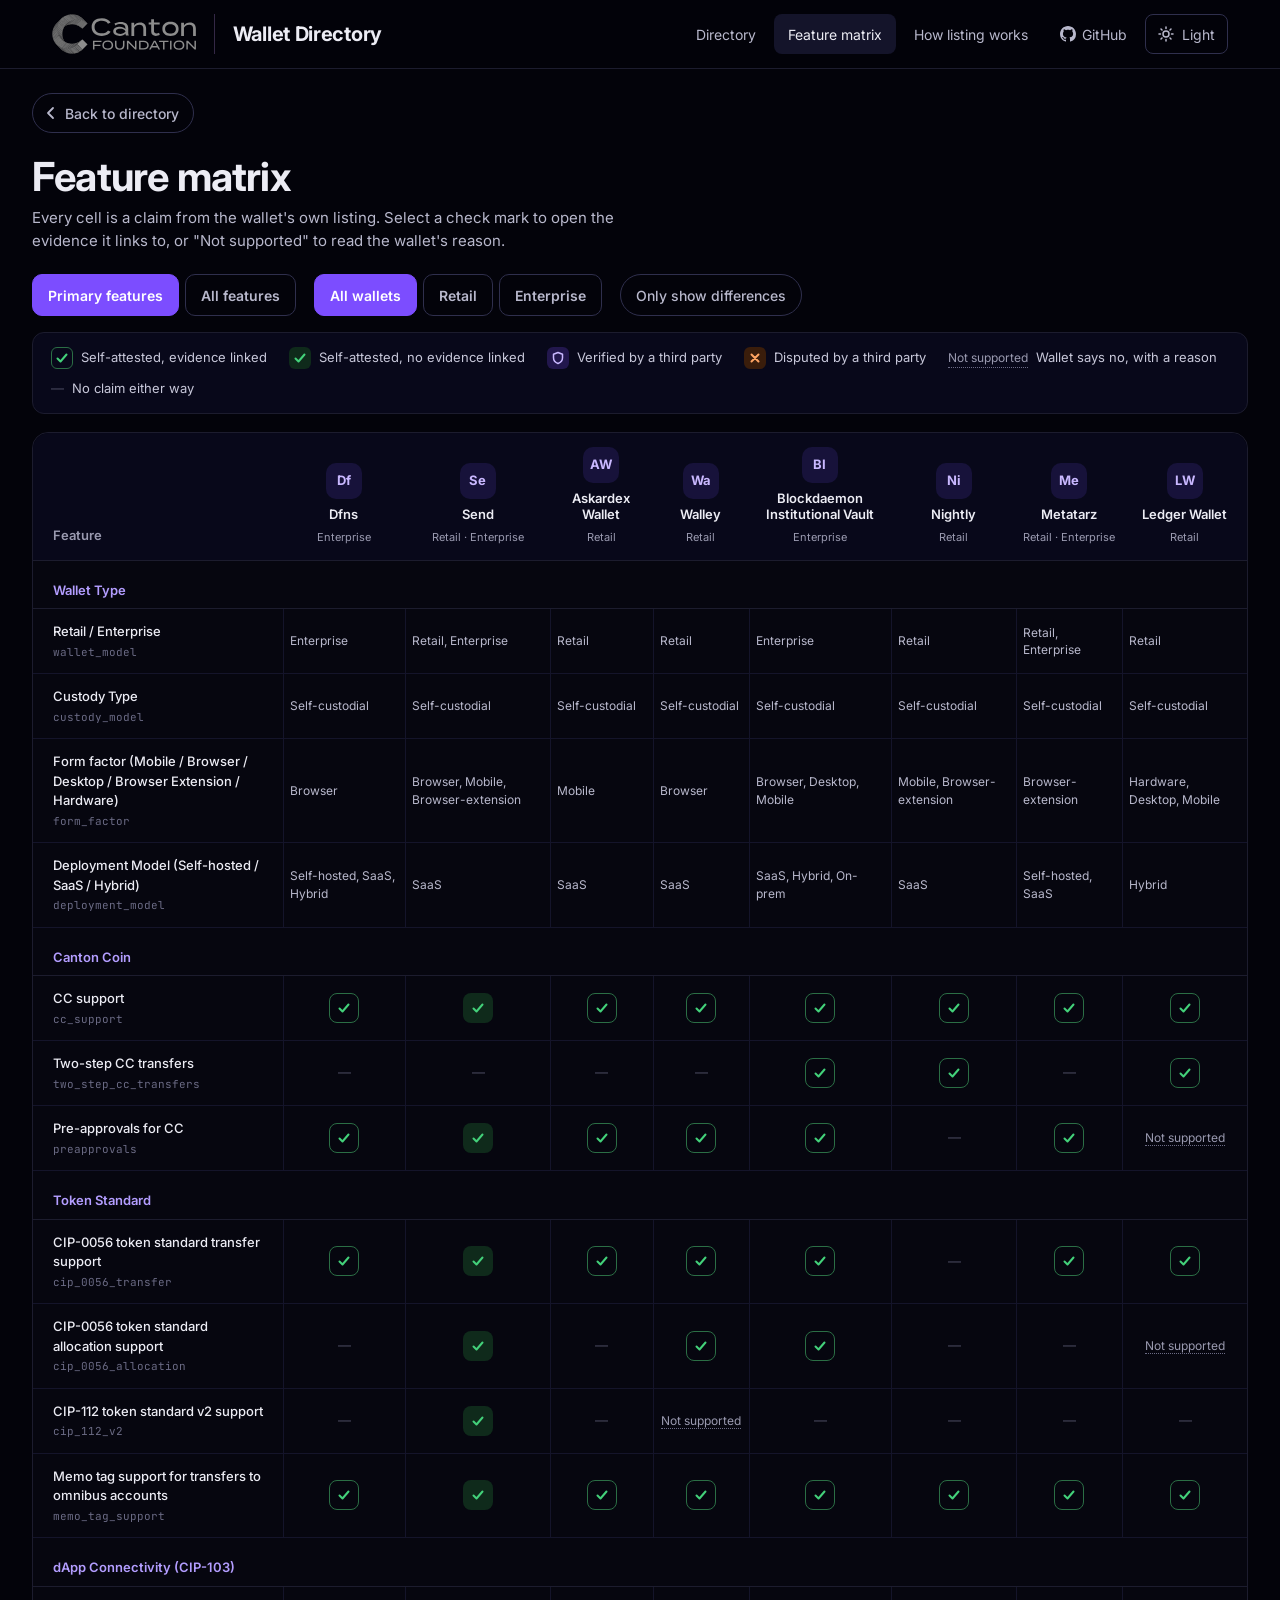
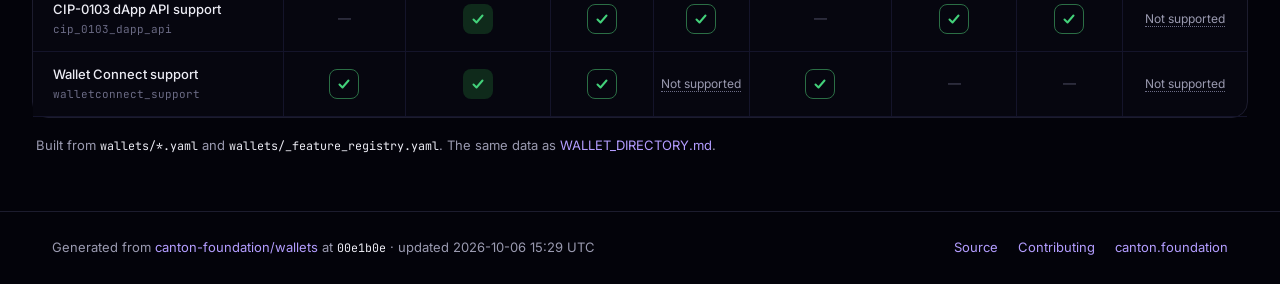
==== commit 8bcf7f59: "Added back button and scrollbar" ====
--- a/matrix.html
+++ b/matrix.html
@@ -19,7 +19,7 @@
     try { if (localStorage.getItem("wallets-theme") === "light") document.documentElement.dataset.theme = "light"; } catch (e) {}
   </script>
   <!-- Bump ?v= when styles.css or app.js change, to bust browser caches -->
-  <link rel="stylesheet" href="assets/styles.css?v=3">
+  <link rel="stylesheet" href="assets/styles.css?v=4">
 </head>
 <body data-page="matrix">
   <a class="skip" href="#main">Skip to content</a>
@@ -28,6 +28,6 @@
   <main id="main"><div class="wrap state-msg">Loading wallet data…</div></main>
   <footer class="site-footer" id="site-footer"></footer>
   <noscript><div class="wrap state-msg">This site needs JavaScript. The same data is in <a href="https://github.com/canton-foundation/wallets/blob/main/WALLET_DIRECTORY.md">WALLET_DIRECTORY.md</a>.</div></noscript>
-  <script src="assets/app.js?v=3"></script>
+  <script src="assets/app.js?v=4"></script>
 </body>
 </html>
--- a/assets/styles.css
+++ b/assets/styles.css
@@ -157,6 +157,7 @@
 /* Small inline status words used on cards */
 .st-yes { display: inline-flex; align-items: center; gap: 6px; color: var(--green); font-weight: 500; }
 .st-no { color: var(--muted); }
+.st-verified { display: inline-flex; align-items: center; gap: 6px; color: var(--mono-text); font-weight: 500; }
 .st-none { color: var(--faint); }
 
 /* ---- "How it works" band ---- */
@@ -170,7 +171,7 @@
 .steps p { margin: 0; color: var(--text-2); font-size: 14px; line-height: 1.6; }
 
 /* ---- Page header (matrix / profile) ---- */
-.page-head { padding: 44px 0 22px; display: flex; flex-wrap: wrap; align-items: flex-end; justify-content: space-between; gap: 20px; }
+.page-head { padding: 22px 0 22px; display: flex; flex-wrap: wrap; align-items: flex-end; justify-content: space-between; gap: 20px; }
 .page-head h1 { margin: 0 0 8px; font-size: clamp(30px, 4vw, 40px); letter-spacing: -0.02em; line-height: 1.1; }
 .page-head p { margin: 0; color: var(--text-2); max-width: 640px; }
 
@@ -181,22 +182,32 @@
 /* ---- Status badges (matrix cells + legend) ---- */
 .badge { width: 30px; height: 30px; border-radius: var(--radius-s); display: inline-flex; align-items: center; justify-content: center; }
 .badge--sm { width: 22px; height: 22px; border-radius: 6px; }
-.badge--proof { background: var(--green-tint); color: var(--green); }
-.badge--attested { border: 1.5px solid var(--green-edge); color: var(--green); }
+.badge--proof { border: 1.5px solid var(--green-edge); color: var(--green); }     /* evidence linked: the stronger mark */
+.badge--attested { background: var(--green-tint); color: var(--green); }         /* claim only: quieter */
 .badge--verified { background: var(--shield-tint); color: var(--mono-text); }
 .badge--disputed { background: var(--orange-tint); color: var(--orange); }
 a.badge:hover { filter: brightness(1.3); text-decoration: none; }
 .cell-stack { display: inline-flex; gap: 4px; align-items: center; justify-content: center; flex-wrap: wrap; }
-.unsup { font-size: 12px; color: var(--muted); border-bottom: 1px dotted var(--id-text); }
-.unsup:hover { color: var(--text); text-decoration: none; }
+.unsup { white-space: nowrap; font-size: 12px; color: var(--muted); border-bottom: 1px dotted var(--id-text); }
+.unsup:hover, .unsup:focus-visible { color: var(--text); text-decoration: none; border-bottom-style: solid; }
+.reason-tip { position: fixed; z-index: 60; max-width: 300px; padding: 12px 14px; border-radius: var(--radius-m); background: var(--bg-raised); border: 1px solid var(--line-strong); box-shadow: 0 10px 30px rgba(0, 0, 0, 0.35); font-size: 13px; line-height: 1.5; color: var(--text-2); pointer-events: none; }
+.reason-tip strong { display: block; margin-bottom: 4px; color: var(--text); font-weight: 600; }
+.reason-tip span { display: block; margin-top: 8px; font-size: 12px; color: var(--purple-text); }
 .nil { color: var(--nil); }
 
 /* ---- Matrix table ---- */
 .matrix-controls { display: flex; flex-wrap: wrap; gap: 10px 18px; align-items: center; margin-bottom: 16px; }
-.table-box { overflow: auto; max-height: calc(100vh - 140px); border: 1px solid var(--line); border-radius: var(--radius-l); background: var(--bg-sunken); margin-bottom: 18px; }
+/* position: relative keeps the hidden screen-reader text inside the box,
+   so it can't stretch the page sideways on phones */
+.table-box { position: relative; border: 1px solid var(--line); border-radius: var(--radius-l); background: var(--bg-sunken); margin-bottom: 18px; }
+/* Narrow screens only: scroll sideways inside the box (height still grows with the table). */
+.table-box.is-scroll { overflow-x: auto; }
+/* Round the header's top corners now that the box no longer clips them. */
+.matrix thead th:first-child { border-top-left-radius: var(--radius-l); }
+.matrix thead th:last-child { border-top-right-radius: var(--radius-l); }
 .matrix { width: 100%; border-collapse: separate; border-spacing: 0; font-size: 13px; }
 .matrix th, .matrix td { border-bottom: 1px solid var(--line-soft); }
-.matrix thead th { position: sticky; top: 0; z-index: 3; background: var(--bg-raised); padding: 14px 6px; border-bottom: 1px solid var(--line); vertical-align: bottom; min-width: 96px; }
+.matrix thead th { position: sticky; top: var(--header-h, 0px); z-index: 3; background: var(--bg-raised); padding: 14px 6px; border-bottom: 1px solid var(--line); vertical-align: bottom; min-width: 96px; }
 .matrix thead th.feat-col { left: 0; z-index: 4; text-align: left; padding-left: 20px; min-width: 230px; color: var(--muted); font-size: 13px; font-weight: 600; }
 .matrix .wallet-head { display: flex; flex-direction: column; align-items: center; gap: 7px; color: var(--text); text-align: center; }
 .matrix .wallet-head:hover { text-decoration: none; }
@@ -213,8 +224,9 @@
 .note { font-size: 13px; color: var(--muted); margin: 0 4px 56px; }
 
 /* ---- Profile ---- */
-.crumbs { padding-top: 28px; font-size: 13px; color: var(--muted); }
-.crumbs span { margin: 0 6px; }
+/* "Back to directory" link at the top-left of the matrix and wallet pages */
+.back-link { display: inline-flex; align-items: center; gap: 6px; margin-top: 24px; min-height: 40px; padding: 0 14px 0 10px; border: 1px solid var(--line-strong); border-radius: 999px; color: var(--text-2); font-size: 14px; font-weight: 500; }
+.back-link:hover { color: var(--text); border-color: var(--hover-border); text-decoration: none; }
 .profile-head { display: flex; flex-wrap: wrap; align-items: flex-start; justify-content: space-between; gap: 22px; margin-top: 22px; }
 .profile-id { display: flex; gap: 18px; align-items: center; }
 .profile-id .mono-tile { width: 68px; height: 68px; border-radius: 18px; font-size: 22px; }
@@ -232,6 +244,8 @@
 .feature-list { border: 1px solid var(--line); border-radius: 14px; background: var(--bg-raised); overflow: hidden; }
 .feature-row { padding: 16px 20px; border-bottom: 1px solid var(--line-soft); display: flex; flex-direction: column; gap: 8px; }
 .feature-row:last-child { border-bottom: 0; }
+.feature-row { scroll-margin-top: calc(var(--header-h, 70px) + 16px); }
+.feature-row.is-target { background: var(--row-hover); box-shadow: inset 3px 0 0 var(--purple); }
 .feature-top { display: flex; flex-wrap: wrap; justify-content: space-between; align-items: center; gap: 10px; }
 .feature-top .name { font-weight: 600; font-size: 15px; }
 .feature-top .fid { font-family: var(--mono); font-size: 11px; color: var(--id-text); }
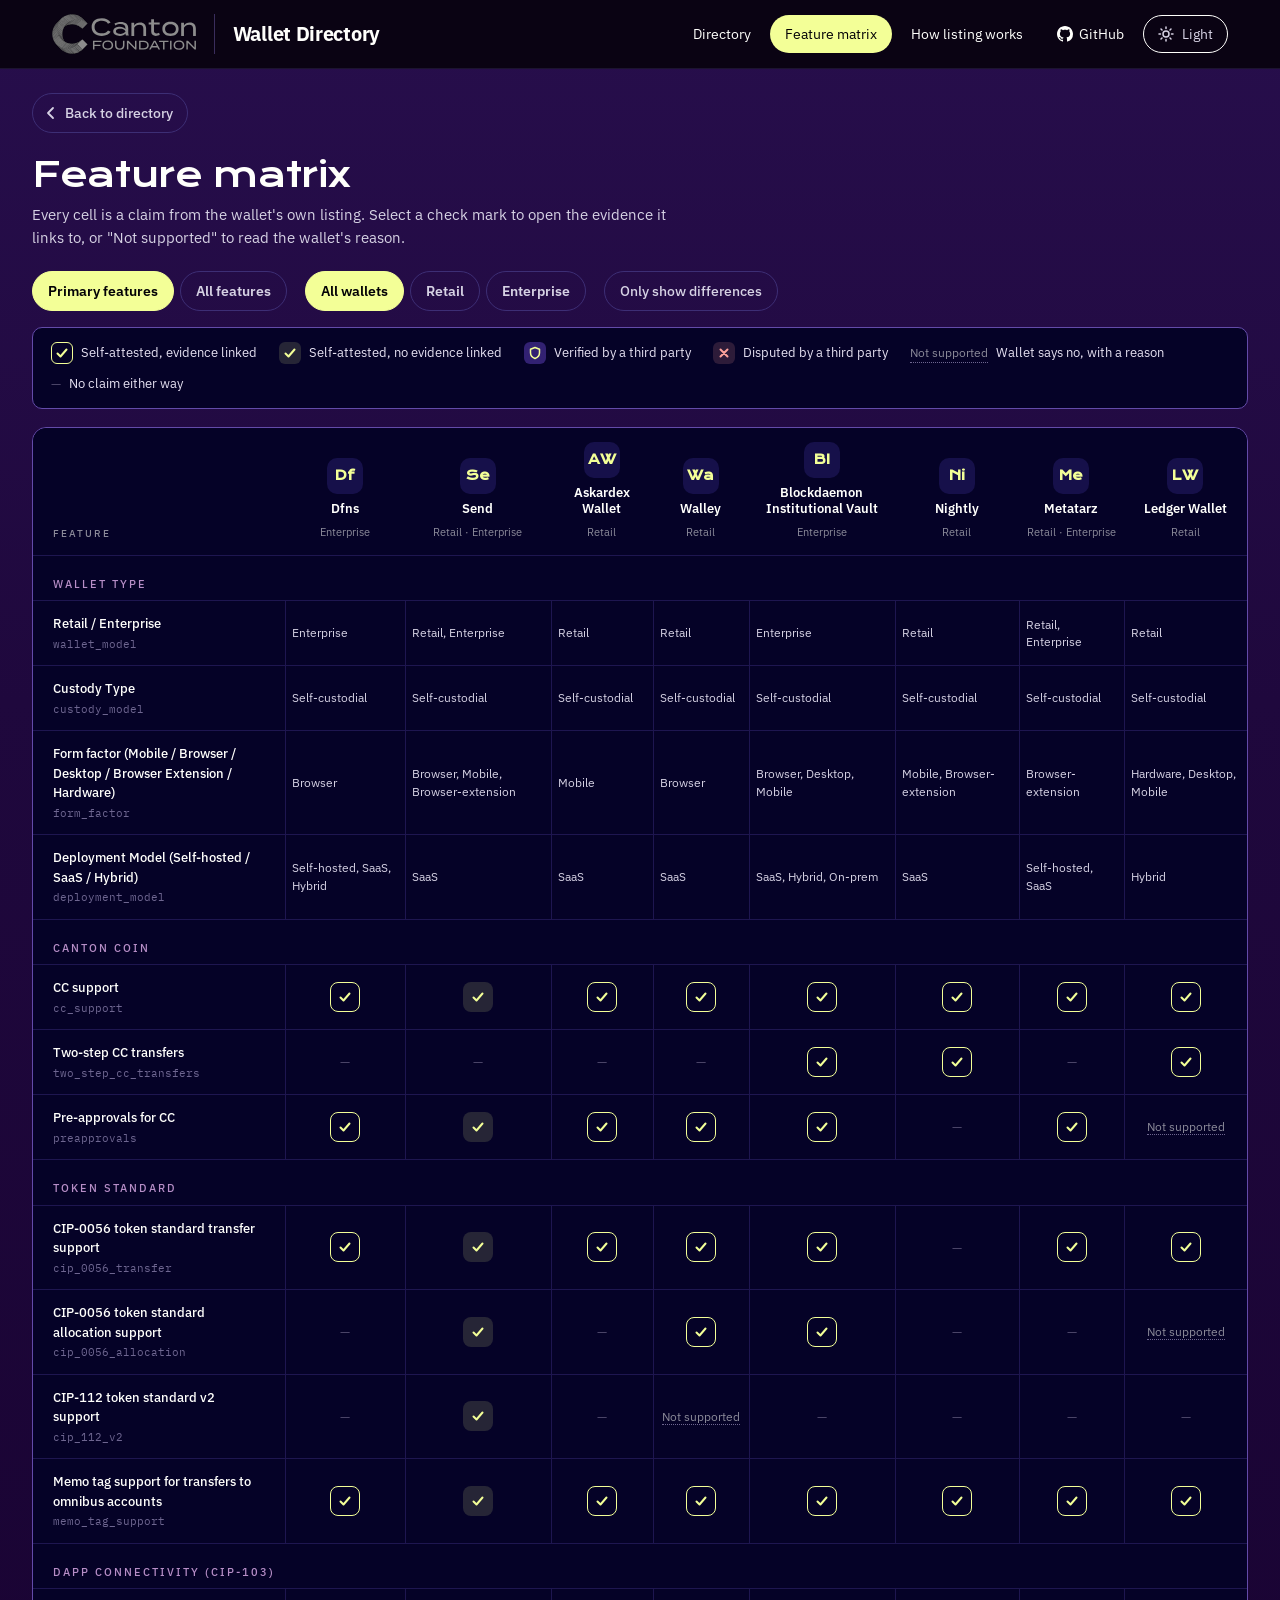
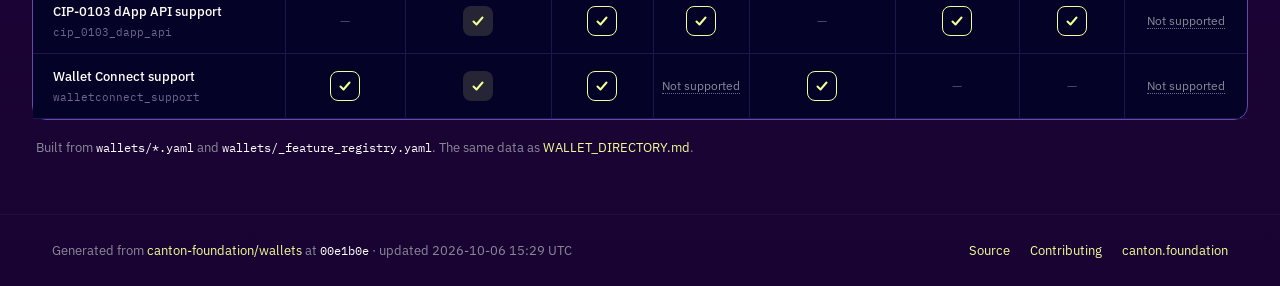
==== commit 3a1bc011: "New theme" ====
--- a/matrix.html
+++ b/matrix.html
@@ -5,21 +5,21 @@
   <meta name="viewport" content="width=device-width, initial-scale=1">
   <title>Feature matrix — Canton Wallet Directory</title>
   <meta name="description" content="Compare every Canton Network wallet feature side by side.">
-  <meta name="theme-color" content="#03030a" media="(prefers-color-scheme: dark)">
-  <meta name="theme-color" content="#f6f6fa" media="(prefers-color-scheme: light)">
+  <meta name="theme-color" content="#090410" media="(prefers-color-scheme: dark)">
+  <meta name="theme-color" content="#fdfcfc" media="(prefers-color-scheme: light)">
   <!-- Canton "C" favicon, same file as sv-cal.canton.foundation -->
   <link rel="icon" type="image/png" href="assets/favicon.png">
   <link rel="apple-touch-icon" href="assets/favicon.png">
-  <!-- Inter + JetBrains Mono, same fonts as the SV Calendar site -->
+  <!-- IBM Plex Sans (Canton body font), IBM Plex Mono, and Krona One for wide display headings -->
   <link rel="preconnect" href="https://fonts.googleapis.com">
   <link rel="preconnect" href="https://fonts.gstatic.com" crossorigin>
-  <link href="https://fonts.googleapis.com/css2?family=Inter:wght@400;500;600;700&family=JetBrains+Mono:wght@400;500&display=swap" rel="stylesheet">
+  <link href="https://fonts.googleapis.com/css2?family=IBM+Plex+Sans:wght@300;400;500;600;700&family=IBM+Plex+Mono:wght@400;500&family=Krona+One&display=swap" rel="stylesheet">
   <!-- Apply the saved theme before the page paints (dark is the default) -->
   <script>
     try { if (localStorage.getItem("wallets-theme") === "light") document.documentElement.dataset.theme = "light"; } catch (e) {}
   </script>
   <!-- Bump ?v= when styles.css or app.js change, to bust browser caches -->
-  <link rel="stylesheet" href="assets/styles.css?v=4">
+  <link rel="stylesheet" href="assets/styles.css?v=5">
 </head>
 <body data-page="matrix">
   <a class="skip" href="#main">Skip to content</a>
@@ -28,6 +28,6 @@
   <main id="main"><div class="wrap state-msg">Loading wallet data…</div></main>
   <footer class="site-footer" id="site-footer"></footer>
   <noscript><div class="wrap state-msg">This site needs JavaScript. The same data is in <a href="https://github.com/canton-foundation/wallets/blob/main/WALLET_DIRECTORY.md">WALLET_DIRECTORY.md</a>.</div></noscript>
-  <script src="assets/app.js?v=4"></script>
+  <script src="assets/app.js?v=5"></script>
 </body>
 </html>
--- a/assets/styles.css
+++ b/assets/styles.css
@@ -1,55 +1,65 @@
 /* ==========================================================================
    wallets.canton.foundation — shared styles
-   Same visual language as sv-cal.canton.foundation and the Dev Fund site:
-   dark #03030a base, #7c4dff purple, #43d17a green, Inter.
+   Canton theme matching the Internal Hub: light + dark, Canton Purple,
+   Canton Yellow accents, IBM Plex Sans body, wide display headings.
    ========================================================================== */
 
 /* ---- Design tokens: change colours/spacing here, not in rules below ---- */
 :root {
-  --bg: #03030a;            /* page background */
-  --bg-raised: #08081a;     /* cards, toolbars, table header */
-  --bg-sunken: #06060f;     /* table body, footer band */
-  --line: #1c1c2e;          /* main borders */
-  --line-soft: #14142a;     /* row dividers, chip fill */
-  --line-strong: #2f2f4d;   /* outlined buttons, inputs */
-
-  --text: #ececf4;          /* body text */
-  --text-2: #b8b8cc;        /* secondary text */
-  --muted: #9a9ab0;         /* captions (passes 4.5:1 on --bg) */
-  --faint: #5c5c74;         /* "no claim" dash */
-
-  --purple: #7c4dff;        /* primary action */
-  --purple-text: #b39dff;   /* purple used as text on dark */
-  --purple-tint: #17123a;   /* wallet monogram tile */
-  --green: #43d17a;         /* attested */
-  --green-tint: #0f2a1b;
-  --green-edge: #2b6e45;
-  --orange: #ffa463;        /* disputed */
-  --orange-tint: #3a1d0b;
-  --shield-tint: #22174d;   /* verified */
-  --mono-text: #c9b8ff;     /* monogram + verified text */
-  --chip-text: #c8c8da;     /* tags, legend, list text */
-  --id-text: #6b6b85;       /* feature ids under names */
-  --nil: #4a4a60;           /* "no claim" dash in the matrix */
-  --link-hover: #d4c7ff;
-  --purple-hover: #6a3cf0;
-  --hover-border: #4a4a72;
-  --intro-border: #2a2a44;
-  --pending-border: #3a3a58;
-  --section-bg: #0b0b1d;    /* "Primary / Other features" rows */
-  --row-hover: #0c0c1c;
-  --accent-border: #2a2150; /* "Tested this wallet yourself?" panel */
-  --accent-bg: #0e0a24;
-  --header-bg: rgba(3, 3, 10, 0.94);
-  --divider: rgba(201, 156, 255, 0.25);
-  color-scheme: dark;       /* native scrollbars, selects, date pickers */
+  /* Dark theme (default) — colours taken from the Canton Internal Hub */
+  --bg: #1f083d;            /* page background (under the wash) */
+  --page-wash: linear-gradient(180deg, #270e4c 0, #1f083d 700px, #190332 100%);
+  --bg-raised: #050227;     /* cards, toolbars, table header */
+  --bg-sunken: #050227;     /* table body */
+  --line: #634BA9;          /* card + panel borders (Canton purple stroke) */
+  --line-soft: #1e1650;     /* row dividers inside cards and tables */
+  --line-strong: #3d2e75;   /* chips, outlined buttons, inputs */
+  --header-line: #1c1430;   /* header/footer rule, quieter than card borders */
+
+  --text: #fffffc;          /* Canton White */
+  --text-2: #d6d2e4;        /* secondary text */
+  --muted: #8b8a99;         /* captions */
+  --faint: #4a4467;
+
+  --purple: #875CFF;        /* Canton Purple: primary buttons */
+  --purple-text: #b9a2ff;   /* purple as text (focus ring) */
+  --purple-tint: #16104a;   /* wallet monogram tile */
+  --yellow: #F3FF97;        /* Canton Yellow: active nav, selected chips */
+  --link: #F3FF97;          /* links: yellow on dark, like the Hub */
+  --eyebrow: #b78ec7;       /* small uppercase section labels */
+
+  /* Status colours: yellow in dark mode, purple in light (the Hub's accent swap) */
+  --green: #F3FF97;         /* "attested" check colour (name kept for history) */
+  --green-tint: rgba(243, 255, 151, 0.14);
+  --green-edge: #F3FF97;    /* outline of the "evidence linked" check */
+  --orange: #fda29b;        /* disputed */
+  --orange-tint: rgba(253, 162, 155, 0.16);
+  --shield-tint: rgba(135, 92, 255, 0.35);   /* verified */
+  --mono-text: #F3FF97;     /* monogram + verified icon */
+
+  --chip-text: #e6e1f2;
+  --id-text: #6e6690;       /* feature ids under names */
+  --nil: #4a4467;           /* "no claim" dash */
+  --link-hover: #fbffd0;
+  --purple-hover: #7449f5;
+  --hover-border: #875CFF;
+  --intro-border: #3d2e75;
+  --pending-border: #3d2e75;
+  --section-bg: #0b0636;    /* "Primary / Other features" rows */
+  --row-hover: #0b0636;
+  --accent-border: #634BA9; /* "Tested this wallet yourself?" panel */
+  --accent-bg: #0b0636;
+  --header-bg: rgba(9, 4, 16, 0.94);
+  --divider: #3a2d5c;
+  color-scheme: dark;       /* native scrollbars, selects */
 
   --radius-s: 8px;
-  --radius-m: 12px;
-  --radius-l: 16px;
-  --max: 1240px;            /* content width */
-  --font: "Inter", system-ui, -apple-system, "Segoe UI", sans-serif;
-  --mono: "JetBrains Mono", ui-monospace, SFMono-Regular, Menlo, monospace;
+  --radius-m: 10px;
+  --radius-l: 14px;         /* cards, like the Hub */
+  --max: 1240px;
+  --font: "IBM Plex Sans", system-ui, -apple-system, "Segoe UI", sans-serif;
+  --display: "Krona One", "IBM Plex Sans", sans-serif;   /* wide headings + big numbers */
+  --mono: "IBM Plex Mono", ui-monospace, SFMono-Regular, Menlo, monospace;
 }
 
 /* ---- Base ---- */
@@ -58,12 +68,15 @@
 body {
   margin: 0;
   background: var(--bg);
+  background-image: var(--page-wash);
+  background-repeat: no-repeat;
+  min-height: 100vh;
   color: var(--text);
   font-family: var(--font);
   font-size: 15px;
   line-height: 1.5;
 }
-a { color: var(--purple-text); text-decoration: none; }
+a { color: var(--link); text-decoration: none; }
 a:hover { color: var(--link-hover); text-decoration: underline; }
 :focus-visible { outline: 2px solid var(--purple-text); outline-offset: 2px; border-radius: 4px; }
 code { font-family: var(--mono); font-size: 0.9em; color: var(--text); }
@@ -73,7 +86,7 @@
 @media (max-width: 640px) { .wrap { padding: 0 18px; } }
 
 /* ---- Header / nav ---- */
-.site-header { border-bottom: 1px solid var(--line); background: var(--header-bg); position: sticky; top: 0; z-index: 20; backdrop-filter: blur(8px); }
+.site-header { border-bottom: 1px solid var(--header-line); background: var(--header-bg); position: sticky; top: 0; z-index: 20; backdrop-filter: blur(8px); }
 .site-header .wrap { display: flex; flex-wrap: wrap; align-items: center; justify-content: space-between; gap: 12px; padding-top: 14px; padding-bottom: 14px; }
 .brand { display: flex; align-items: center; gap: 12px; color: var(--text); }
 .brand:hover { color: var(--text); text-decoration: none; }
@@ -88,44 +101,46 @@
   .brand-title { font-size: 16px; }
 }
 .nav { display: flex; flex-wrap: wrap; gap: 4px; font-size: 14px; }
-.nav a { display: inline-flex; align-items: center; gap: 6px; min-height: 40px; padding: 0 14px; border-radius: var(--radius-s); color: var(--text-2); }
+.nav a { display: inline-flex; align-items: center; gap: 6px; min-height: 38px; padding: 0 15px; border-radius: 999px; color: var(--text); }
 .nav a:hover { background: var(--line-soft); color: var(--text); text-decoration: none; }
-.nav a[aria-current="page"] { background: var(--line-soft); color: var(--text); }
+.nav a[aria-current="page"], .nav a[aria-current="page"]:hover { background: var(--yellow); color: #030206; }
 
 /* ---- Buttons & chips ---- */
-.btn { display: inline-flex; align-items: center; justify-content: center; gap: 8px; min-height: 46px; padding: 0 20px; border-radius: 10px; border: 1px solid var(--line-strong); background: transparent; color: var(--text); font: inherit; font-size: 14px; font-weight: 600; cursor: pointer; }
+.btn { display: inline-flex; align-items: center; justify-content: center; gap: 8px; min-height: 46px; padding: 0 22px; border-radius: 999px; border: 1px solid var(--line-strong); background: transparent; color: var(--text); font: inherit; font-size: 14px; font-weight: 600; cursor: pointer; }
 .btn:hover { border-color: var(--hover-border); text-decoration: none; color: var(--text); }
 .btn--primary { background: var(--purple); border-color: var(--purple); color: #fff; }
 .btn--primary:hover { background: var(--purple-hover); color: #fff; }
+.btn--accent { background: var(--yellow); border-color: var(--yellow); color: #030206; }
+.btn--accent:hover { background: #e9f57f; border-color: #e9f57f; color: #030206; }
 .seg { display: inline-flex; flex-wrap: wrap; gap: 6px; }
 .seg button, .chip {
-  min-height: 42px; padding: 0 15px; border-radius: 10px; border: 1px solid var(--line-strong);
+  min-height: 40px; padding: 0 15px; border-radius: 999px; border: 1px solid var(--line-strong);
   background: transparent; color: var(--text-2); font: inherit; font-size: 14px; font-weight: 600; cursor: pointer;
 }
 .chip { border-radius: 999px; font-weight: 500; }
-.seg button[aria-pressed="true"], .chip[aria-pressed="true"] { background: var(--purple); border-color: var(--purple); color: #fff; }
-.tag { display: inline-block; padding: 4px 10px; border-radius: 999px; background: var(--line-soft); color: var(--chip-text); font-size: 12px; }
+.seg button[aria-pressed="true"], .chip[aria-pressed="true"] { background: var(--yellow); border-color: var(--yellow); color: #030206; }
+.tag { display: inline-block; padding: 3px 10px; border-radius: 999px; border: 1px solid var(--line-strong); color: var(--chip-text); font-size: 12px; }
 
 /* ---- Form fields ---- */
 .field { min-width: 0; max-width: 100%; display: flex; align-items: center; gap: 8px; min-height: 42px; padding: 0 12px; border: 1px solid var(--line-strong); border-radius: 10px; color: var(--muted); background: var(--bg); }
 .field input, .field select { flex: 1; min-width: 0; width: 100%; text-overflow: ellipsis; background: transparent; border: 0; color: var(--text); font: inherit; font-size: 14px; outline: none; }
 .field select option { background: var(--bg-raised); }
 .field:focus-within { border-color: var(--purple-text); }
-.field-label { font-size: 13px; color: var(--muted); }
+.field-label { font-size: 10px; letter-spacing: 2px; text-transform: uppercase; color: var(--muted); }
 
 /* ---- Hero ---- */
 .hero { padding: 64px 0 36px; }
-.hero h1 { margin: 0 0 16px; font-size: clamp(32px, 5vw, 50px); line-height: 1.08; letter-spacing: -0.02em; max-width: 820px; }
+.hero h1 { margin: 0 0 18px; font-family: var(--display); font-weight: 400; font-size: clamp(28px, 4vw, 42px); line-height: 1.15; letter-spacing: -0.01em; max-width: 860px; }
 .hero p { margin: 0; font-size: 18px; color: var(--text-2); max-width: 680px; }
 .hero-actions { display: flex; flex-wrap: wrap; gap: 12px; margin-top: 28px; }
-.pill-intro { display: inline-flex; align-items: center; gap: 8px; padding: 6px 12px; margin-bottom: 20px; border: 1px solid var(--intro-border); border-radius: 999px; font-size: 13px; color: var(--text-2); }
-.dot { width: 8px; height: 8px; border-radius: 50%; background: var(--green); }
+.pill-intro { display: inline-flex; align-items: center; gap: 8px; padding: 6px 12px; margin-bottom: 20px; border: 1px solid var(--intro-border); border-radius: 999px; font-size: 11px; letter-spacing: 2px; text-transform: uppercase; color: var(--eyebrow); }
+.dot { width: 8px; height: 8px; border-radius: 50%; background: var(--yellow); }
 
 /* Stats strip: one bordered band split by 1px gaps */
 .stats { display: grid; grid-template-columns: repeat(auto-fit, minmax(190px, 1fr)); gap: 1px; margin-top: 44px; background: var(--line); border: 1px solid var(--line); border-radius: 14px; overflow: hidden; }
 .stat { background: var(--bg-raised); padding: 18px 22px; }
-.stat b { display: block; font-size: 30px; font-weight: 700; }
-.stat span { font-size: 13px; color: var(--muted); }
+.stat b { display: block; font-family: var(--display); font-weight: 400; font-size: 28px; }
+.stat span { display: block; margin-top: 6px; font-size: 10px; letter-spacing: 2px; text-transform: uppercase; color: var(--muted); }
 .stat .is-green { color: var(--green); }
 .stat .is-purple { color: var(--purple-text); }
 
@@ -142,7 +157,7 @@
 .card { display: flex; flex-direction: column; gap: 14px; padding: 22px; border: 1px solid var(--line); border-radius: var(--radius-l); background: var(--bg-raised); }
 .card:hover { border-color: var(--hover-border); }
 .card-head { display: flex; align-items: center; gap: 12px; }
-.mono-tile { flex: none; width: 44px; height: 44px; border-radius: 11px; background: var(--purple-tint); color: var(--mono-text); display: flex; align-items: center; justify-content: center; font-weight: 700; font-size: 15px; }
+.mono-tile { flex: none; width: 44px; height: 44px; border-radius: 11px; background: var(--purple-tint); color: var(--mono-text); display: flex; align-items: center; justify-content: center; font-family: var(--display); font-size: 13px; }
 .card h2 { margin: 0; font-size: 17px; font-weight: 600; line-height: 1.25; }
 .card h2 a { color: var(--text); }
 .domain { font-size: 12px; color: var(--muted); font-family: var(--mono); overflow-wrap: anywhere; }
@@ -161,8 +176,8 @@
 .st-none { color: var(--faint); }
 
 /* ---- "How it works" band ---- */
-.band { border-top: 1px solid var(--line); background: var(--bg-sunken); padding: 60px 0; }
-.band h2 { margin: 0 0 8px; font-size: 28px; letter-spacing: -0.01em; }
+.band { border-top: 1px solid var(--header-line); background: transparent; padding: 60px 0; }
+.band h2 { margin: 0 0 10px; font-family: var(--display); font-weight: 400; font-size: 24px; letter-spacing: -0.01em; }
 .band > .wrap > p { margin: 0 0 30px; color: var(--text-2); max-width: 640px; }
 .steps { display: grid; grid-template-columns: repeat(auto-fit, minmax(250px, 1fr)); gap: 16px; list-style: none; margin: 0; padding: 0; }
 .steps li { padding: 24px; border: 1px solid var(--line); border-radius: var(--radius-l); background: var(--bg-raised); }
@@ -172,7 +187,7 @@
 
 /* ---- Page header (matrix / profile) ---- */
 .page-head { padding: 22px 0 22px; display: flex; flex-wrap: wrap; align-items: flex-end; justify-content: space-between; gap: 20px; }
-.page-head h1 { margin: 0 0 8px; font-size: clamp(30px, 4vw, 40px); letter-spacing: -0.02em; line-height: 1.1; }
+.page-head h1 { margin: 0 0 10px; font-family: var(--display); font-weight: 400; font-size: clamp(26px, 3.4vw, 34px); letter-spacing: -0.01em; line-height: 1.15; }
 .page-head p { margin: 0; color: var(--text-2); max-width: 640px; }
 
 /* ---- Legend ---- */
@@ -207,8 +222,8 @@
 .matrix thead th:last-child { border-top-right-radius: var(--radius-l); }
 .matrix { width: 100%; border-collapse: separate; border-spacing: 0; font-size: 13px; }
 .matrix th, .matrix td { border-bottom: 1px solid var(--line-soft); }
-.matrix thead th { position: sticky; top: var(--header-h, 0px); z-index: 3; background: var(--bg-raised); padding: 14px 6px; border-bottom: 1px solid var(--line); vertical-align: bottom; min-width: 96px; }
-.matrix thead th.feat-col { left: 0; z-index: 4; text-align: left; padding-left: 20px; min-width: 230px; color: var(--muted); font-size: 13px; font-weight: 600; }
+.matrix thead th { position: sticky; top: var(--header-h, 0px); z-index: 3; background: var(--bg-raised); padding: 14px 6px; border-bottom: 1px solid var(--line-soft); vertical-align: bottom; min-width: 96px; }
+.matrix thead th.feat-col { left: 0; z-index: 4; text-align: left; padding-left: 20px; min-width: 230px; color: var(--muted); font-size: 10px; letter-spacing: 2px; text-transform: uppercase; font-weight: 500; }
 .matrix .wallet-head { display: flex; flex-direction: column; align-items: center; gap: 7px; color: var(--text); text-align: center; }
 .matrix .wallet-head:hover { text-decoration: none; }
 .matrix .wallet-head .mono-tile { width: 36px; height: 36px; font-size: 13px; border-radius: 10px; }
@@ -218,7 +233,7 @@
 .matrix .feat-id { font-family: var(--mono); font-size: 11px; color: var(--id-text); margin-top: 2px; font-weight: 400; }
 .matrix td { text-align: center; padding: 9px 6px; border-left: 1px solid var(--line-soft); }
 .matrix td.text-cell { text-align: left; font-size: 12px; color: var(--text-2); line-height: 1.45; min-width: 96px; overflow-wrap: anywhere; }
-.matrix .cat-row th { position: sticky; left: 0; background: var(--bg-sunken); text-align: left; padding: 20px 20px 8px; font-size: 13px; font-weight: 600; color: var(--purple-text); border-bottom: 1px solid var(--line); }
+.matrix .cat-row th { position: sticky; left: 0; background: var(--bg-sunken); text-align: left; padding: 20px 20px 8px; font-size: 11px; letter-spacing: 2px; text-transform: uppercase; font-weight: 500; color: var(--eyebrow); border-bottom: 1px solid var(--line-soft); }
 .matrix .section-row th { background: var(--section-bg); text-align: left; padding: 14px 20px; font-size: 15px; font-weight: 700; border-bottom: 1px solid var(--line); position: sticky; left: 0; }
 .matrix tbody tr:hover td, .matrix tbody tr:hover th[scope="row"] { background: var(--row-hover); }
 .note { font-size: 13px; color: var(--muted); margin: 0 4px 56px; }
@@ -230,17 +245,17 @@
 .profile-head { display: flex; flex-wrap: wrap; align-items: flex-start; justify-content: space-between; gap: 22px; margin-top: 22px; }
 .profile-id { display: flex; gap: 18px; align-items: center; }
 .profile-id .mono-tile { width: 68px; height: 68px; border-radius: 18px; font-size: 22px; }
-.profile-id h1 { margin: 0; font-size: clamp(30px, 4vw, 40px); letter-spacing: -0.02em; line-height: 1.1; }
+.profile-id h1 { margin: 0; font-family: var(--display); font-weight: 400; font-size: clamp(26px, 3.4vw, 34px); letter-spacing: -0.01em; line-height: 1.15; }
 .profile-meta { display: flex; flex-wrap: wrap; gap: 4px 16px; margin-top: 8px; font-size: 14px; color: var(--muted); }
 .profile-tags { margin-top: 18px; }
 .profile-stats { margin-top: 24px; display: grid; grid-template-columns: repeat(auto-fit, minmax(170px, 1fr)); gap: 12px; }
 .profile-stats div { padding: 16px 20px; border: 1px solid var(--line); border-radius: 14px; background: var(--bg-raised); }
-.profile-stats b { display: block; font-size: 26px; }
-.profile-stats span { font-size: 13px; color: var(--muted); }
+.profile-stats b { display: block; font-family: var(--display); font-weight: 400; font-size: 24px; }
+.profile-stats span { display: block; margin-top: 6px; font-size: 10px; letter-spacing: 2px; text-transform: uppercase; color: var(--muted); }
 .profile-body { display: flex; flex-wrap: wrap; gap: 30px; align-items: flex-start; padding: 36px 0 64px; }
 .profile-main { flex: 999 1 560px; min-width: 0; display: flex; flex-direction: column; gap: 26px; }
 .profile-side { flex: 1 1 300px; display: flex; flex-direction: column; gap: 16px; }
-.group-title { margin: 0 0 10px; font-size: 14px; font-weight: 600; color: var(--purple-text); }
+.group-title { margin: 0 0 10px; font-size: 11px; letter-spacing: 2px; text-transform: uppercase; font-weight: 500; color: var(--eyebrow); }
 .feature-list { border: 1px solid var(--line); border-radius: 14px; background: var(--bg-raised); overflow: hidden; }
 .feature-row { padding: 16px 20px; border-bottom: 1px solid var(--line-soft); display: flex; flex-direction: column; gap: 8px; }
 .feature-row:last-child { border-bottom: 0; }
@@ -273,7 +288,7 @@
 .compare-form { display: flex; flex-direction: column; gap: 10px; }
 
 /* ---- Footer ---- */
-.site-footer { border-top: 1px solid var(--line); }
+.site-footer { border-top: 1px solid var(--header-line); }
 .site-footer .wrap { display: flex; flex-wrap: wrap; justify-content: space-between; gap: 12px; padding-top: 26px; padding-bottom: 26px; font-size: 13px; color: var(--muted); }
 .site-footer nav { display: flex; gap: 20px; }
 
@@ -292,46 +307,55 @@
    them, so nothing else needs a light-specific version.
    Text colours are picked to pass 4.5:1 on white.                          */
 :root[data-theme="light"] {
-  --bg: #f6f6fa;
+  /* Light theme — colours taken from the Canton Internal Hub */
+  --bg: #f2effb;
+  --page-wash: linear-gradient(180deg, #ede7fb 0, #f2effb 700px, #f7f5fb 100%);
   --bg-raised: #ffffff;
-  --bg-sunken: #f0f0f6;
-  --line: #e1e1eb;
-  --line-soft: #ececf3;
-  --line-strong: #c9c9d9;
-
-  --text: #12121c;
-  --text-2: #44445a;
-  --muted: #5d5d73;
-  --faint: #8e8ea4;
-
-  --purple: #6a3cf0;
-  --purple-text: #5329d6;
-  --purple-tint: #ece6ff;
-  --green: #157a3f;
-  --green-tint: #e2f4e9;
-  --green-edge: #6bbd8d;
-  --orange: #a84b0c;
-  --orange-tint: #fdebdc;
-  --shield-tint: #ece6ff;
-
-  --mono-text: #4a26c0;
-  --chip-text: #33334a;
-  --id-text: #74748a;
-  --nil: #a9a9bd;
-  --link-hover: #3c1aa8;
-  --purple-hover: #5a2fe0;
-  --hover-border: #a9a9c0;
-  --intro-border: #d6d6e4;
-  --pending-border: #c2c2d4;
-  --section-bg: #e9e9f2;
-  --row-hover: #f6f3ff;
-  --accent-border: #d8ccff;
-  --accent-bg: #f5f1ff;
-  --header-bg: rgba(246, 246, 250, 0.94);
-  --divider: rgba(106, 60, 240, 0.28);
+  --bg-sunken: #ffffff;
+  --line: #634BA9;
+  --line-soft: #e6e0f5;
+  --line-strong: #a193cb;
+  --header-line: #e4def3;
+
+  --text: #1b1340;
+  --text-2: #3d355e;
+  --muted: #6f6786;         /* 5:1 on white */
+  --faint: #9b94b0;
+
+  --purple: #875CFF;
+  --purple-text: #6941c6;
+  --purple-tint: #efe9fd;
+  --yellow: #F3FF97;
+  --link: #6941c6;
+  --eyebrow: #a860c2;
+
+  --green: #6941c6;
+  --green-tint: #ece4ff;
+  --green-edge: #6941c6;
+  --orange: #b42318;
+  --orange-tint: #fde7e5;
+  --shield-tint: #875CFF;
+  --mono-text: #6941c6;
+
+  --chip-text: #1b1340;
+  --id-text: #7d7692;
+  --nil: #b3adc4;
+  --link-hover: #4a26c0;
+  --purple-hover: #7449f5;
+  --hover-border: #6941c6;
+  --intro-border: #a193cb;
+  --pending-border: #a193cb;
+  --section-bg: #f5f1fd;
+  --row-hover: #f7f4ff;
+  --accent-border: #634BA9;
+  --accent-bg: #f5f1fd;
+  --header-bg: rgba(253, 252, 252, 0.94);
+  --divider: #d7cdf0;
   color-scheme: light;
 }
+/* In light mode the verified shield sits on solid purple, so draw it white. */
+:root[data-theme="light"] .badge--verified, :root[data-theme="light"] .pill--verified { color: #ffffff; }
 
 /* ---- Theme toggle button (in the header nav) ---- */
-.theme-toggle { display: inline-flex; align-items: center; gap: 8px; min-height: 40px; padding: 0 12px; border-radius: var(--radius-s); border: 1px solid var(--line-strong); background: transparent; color: var(--text-2); font: inherit; font-size: 14px; cursor: pointer; }
-.theme-toggle:hover { color: var(--text); border-color: var(--hover-border); }
+.theme-toggle { display: inline-flex; align-items: center; gap: 8px; min-height: 38px; padding: 0 14px; border-radius: 999px; border: 1px solid var(--text); background: transparent; color: var(--text-2); font: inherit; font-size: 14px; cursor: pointer; }
+.theme-toggle:hover { color: var(--text); background: var(--line-soft); }
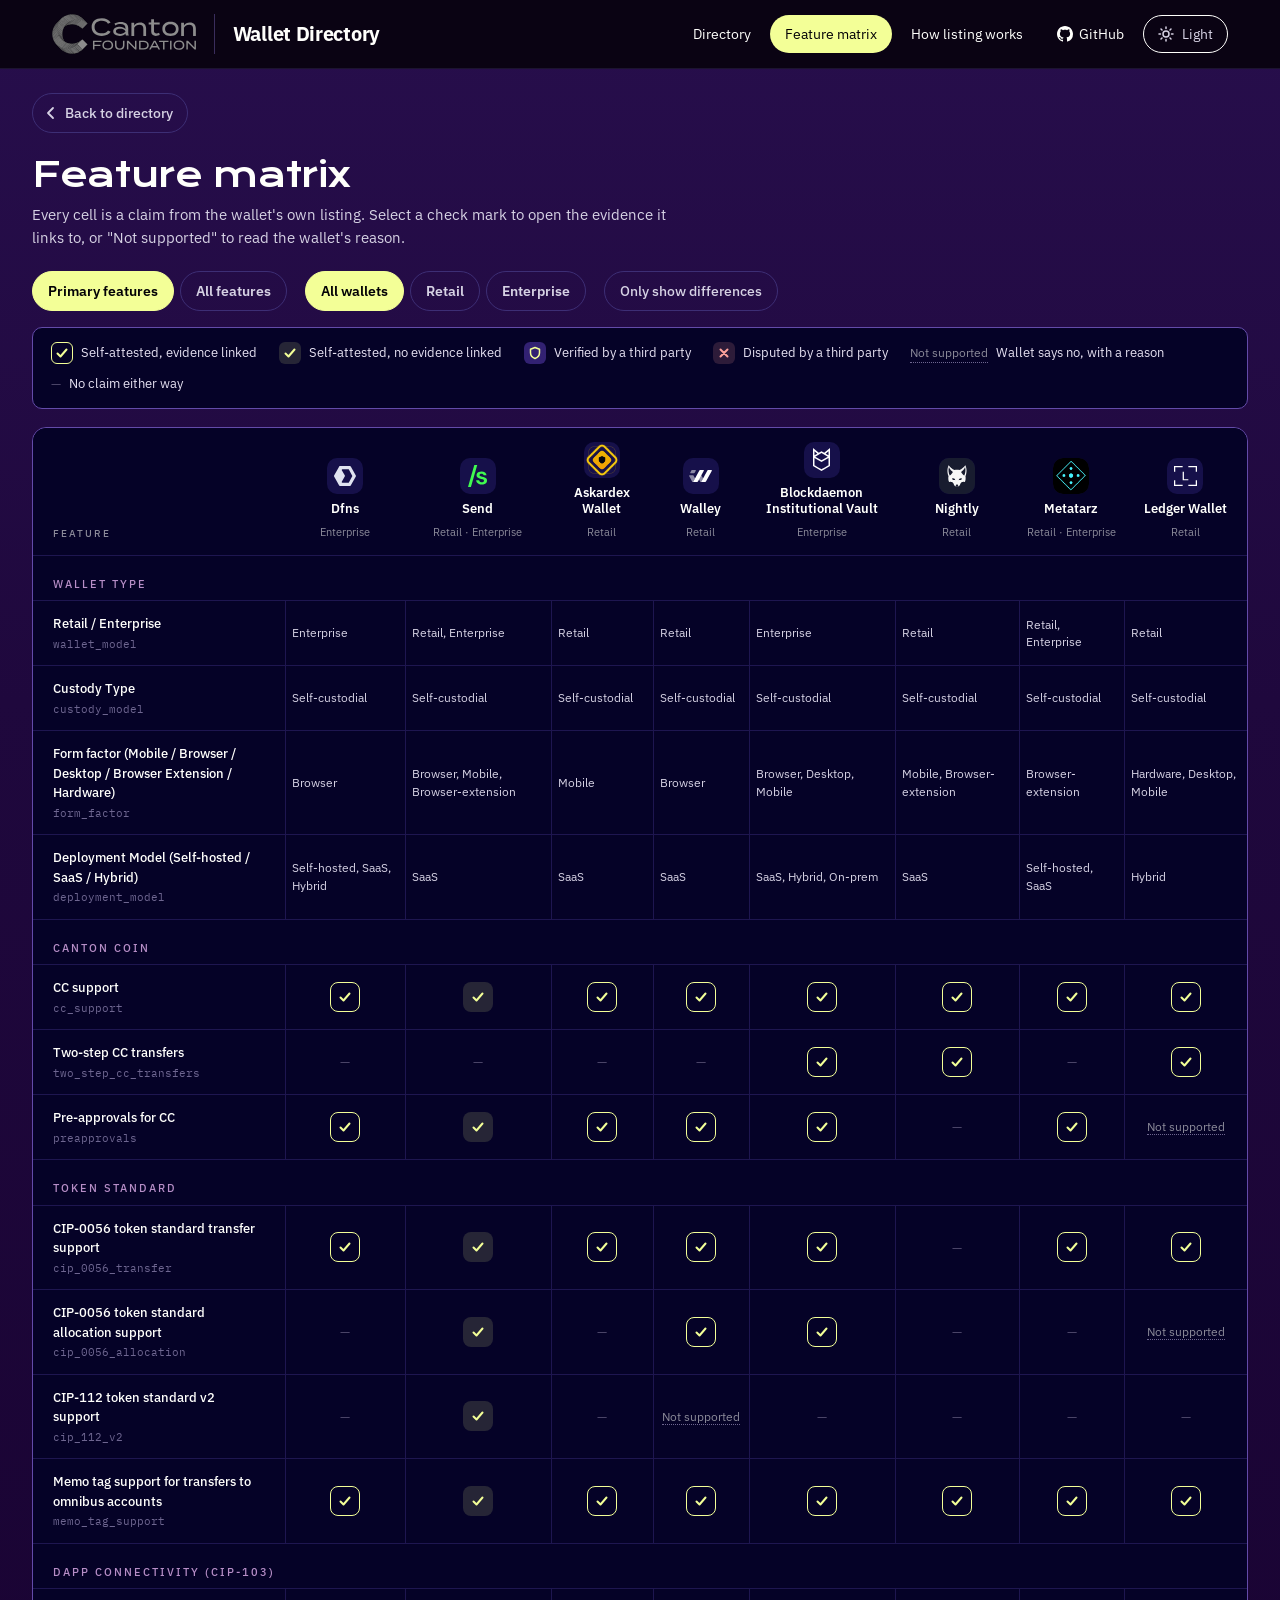
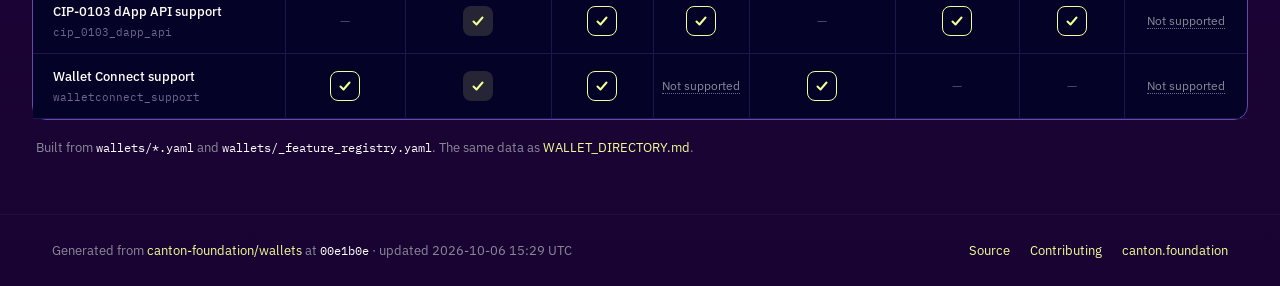
==== commit fbc95b3f: "Add wallet logos to cards, matrix and profiles Each listed wallet now shows its logo in the square t" ====
--- a/matrix.html
+++ b/matrix.html
@@ -19,7 +19,7 @@
     try { if (localStorage.getItem("wallets-theme") === "light") document.documentElement.dataset.theme = "light"; } catch (e) {}
   </script>
   <!-- Bump ?v= when styles.css or app.js change, to bust browser caches -->
-  <link rel="stylesheet" href="assets/styles.css?v=5">
+  <link rel="stylesheet" href="assets/styles.css?v=6">
 </head>
 <body data-page="matrix">
   <a class="skip" href="#main">Skip to content</a>
@@ -28,6 +28,6 @@
   <main id="main"><div class="wrap state-msg">Loading wallet data…</div></main>
   <footer class="site-footer" id="site-footer"></footer>
   <noscript><div class="wrap state-msg">This site needs JavaScript. The same data is in <a href="https://github.com/canton-foundation/wallets/blob/main/WALLET_DIRECTORY.md">WALLET_DIRECTORY.md</a>.</div></noscript>
-  <script src="assets/app.js?v=5"></script>
+  <script src="assets/app.js?v=6"></script>
 </body>
 </html>
--- a/assets/styles.css
+++ b/assets/styles.css
@@ -158,6 +158,13 @@
 .card:hover { border-color: var(--hover-border); }
 .card-head { display: flex; align-items: center; gap: 12px; }
 .mono-tile { flex: none; width: 44px; height: 44px; border-radius: 11px; background: var(--purple-tint); color: var(--mono-text); display: flex; align-items: center; justify-content: center; font-family: var(--display); font-size: 13px; }
+/* Wallet logos in the tile (LOGOS in app.js): marks sit inset; "fill" logos
+   are app icons clipped to the tile's corners; on-dark/on-light swap by theme */
+.mono-tile img { display: block; width: 62%; height: 62%; object-fit: contain; }
+.mono-tile--fill { overflow: hidden; }
+.mono-tile--fill img { width: 100%; height: 100%; }
+.mono-tile .on-light, :root[data-theme="light"] .mono-tile .on-dark { display: none; }
+:root[data-theme="light"] .mono-tile .on-light { display: block; }
 .card h2 { margin: 0; font-size: 17px; font-weight: 600; line-height: 1.25; }
 .card h2 a { color: var(--text); }
 .domain { font-size: 12px; color: var(--muted); font-family: var(--mono); overflow-wrap: anywhere; }
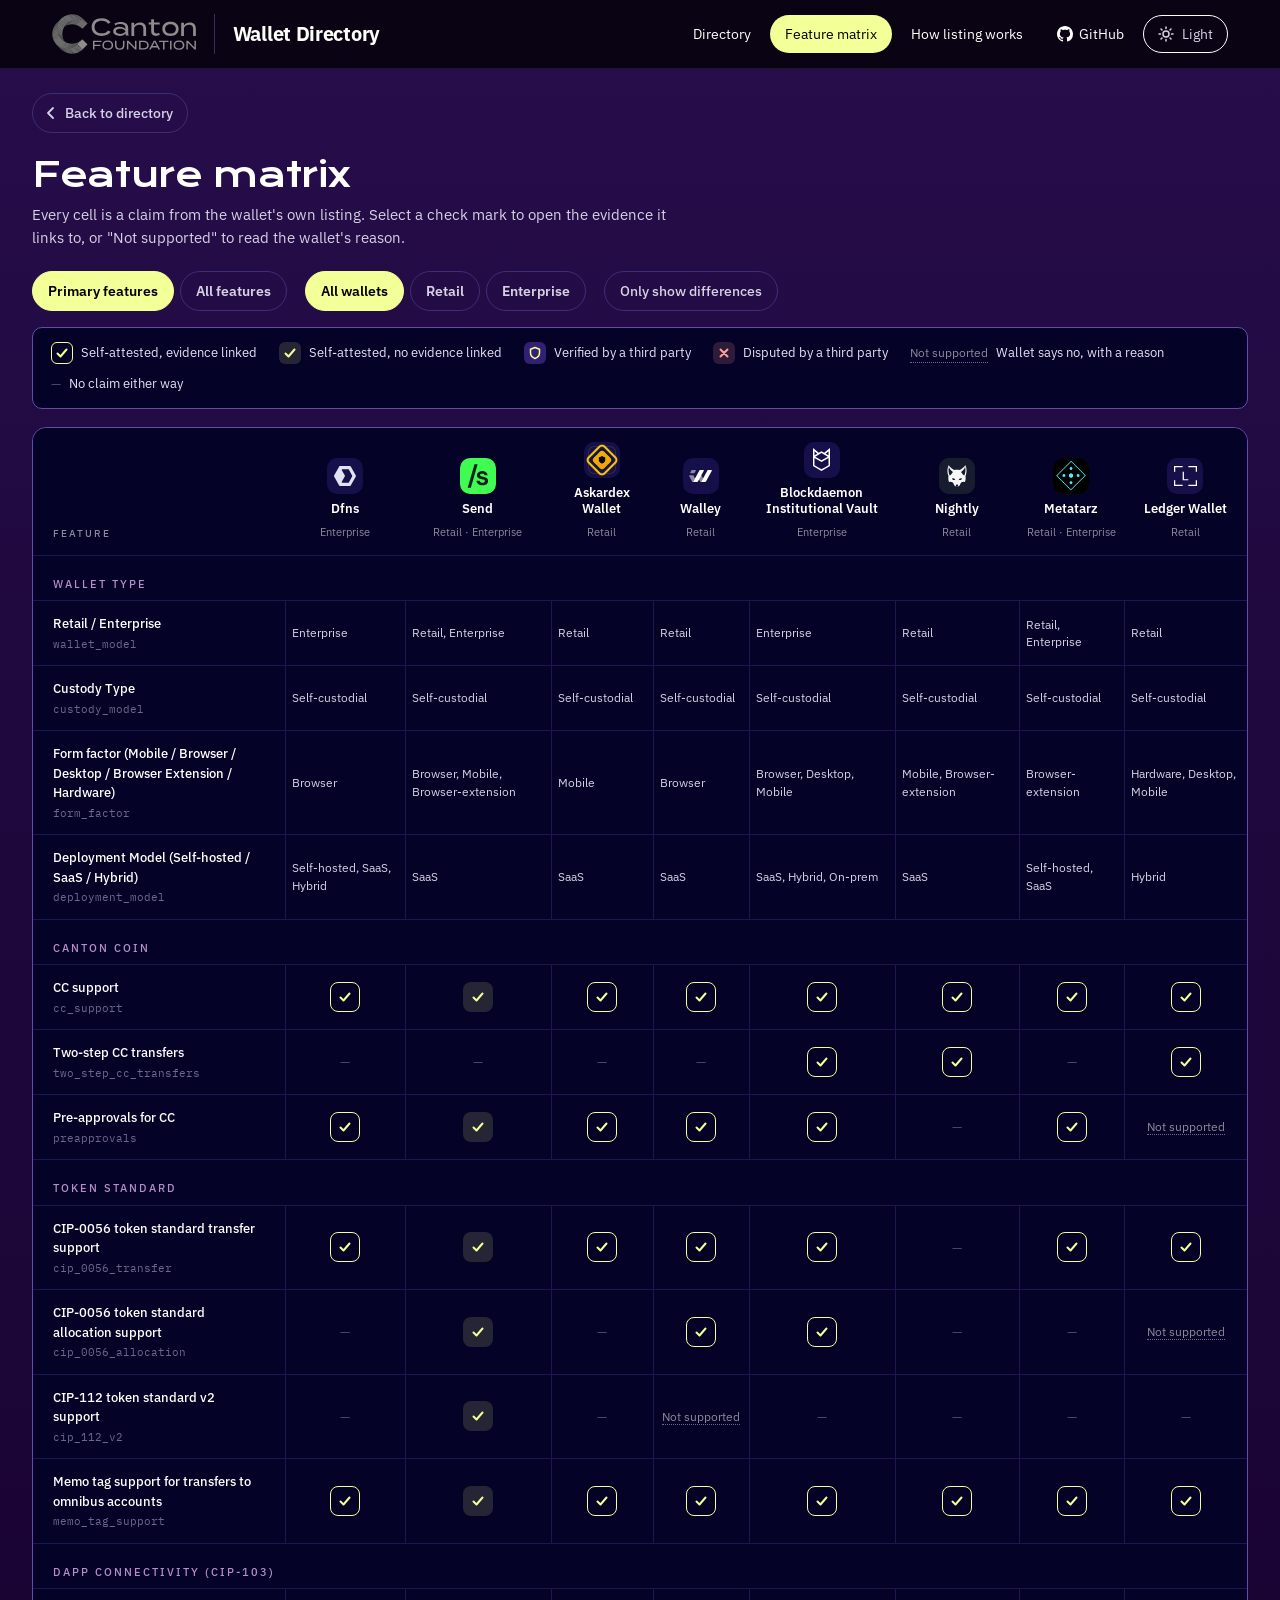
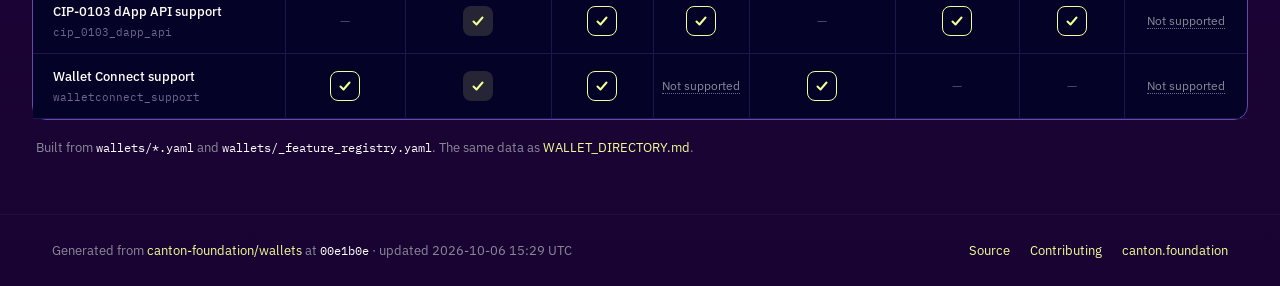
==== commit 281899ff: "Use Send's app icon for its logo Replace the bare "/s" mark with Send's app icon (dark "/s" on a gre" ====
--- a/matrix.html
+++ b/matrix.html
@@ -19,7 +19,7 @@
     try { if (localStorage.getItem("wallets-theme") === "light") document.documentElement.dataset.theme = "light"; } catch (e) {}
   </script>
   <!-- Bump ?v= when styles.css or app.js change, to bust browser caches -->
-  <link rel="stylesheet" href="assets/styles.css?v=6">
+  <link rel="stylesheet" href="assets/styles.css?v=7">
 </head>
 <body data-page="matrix">
   <a class="skip" href="#main">Skip to content</a>
@@ -28,6 +28,6 @@
   <main id="main"><div class="wrap state-msg">Loading wallet data…</div></main>
   <footer class="site-footer" id="site-footer"></footer>
   <noscript><div class="wrap state-msg">This site needs JavaScript. The same data is in <a href="https://github.com/canton-foundation/wallets/blob/main/WALLET_DIRECTORY.md">WALLET_DIRECTORY.md</a>.</div></noscript>
-  <script src="assets/app.js?v=6"></script>
+  <script src="assets/app.js?v=7"></script>
 </body>
 </html>
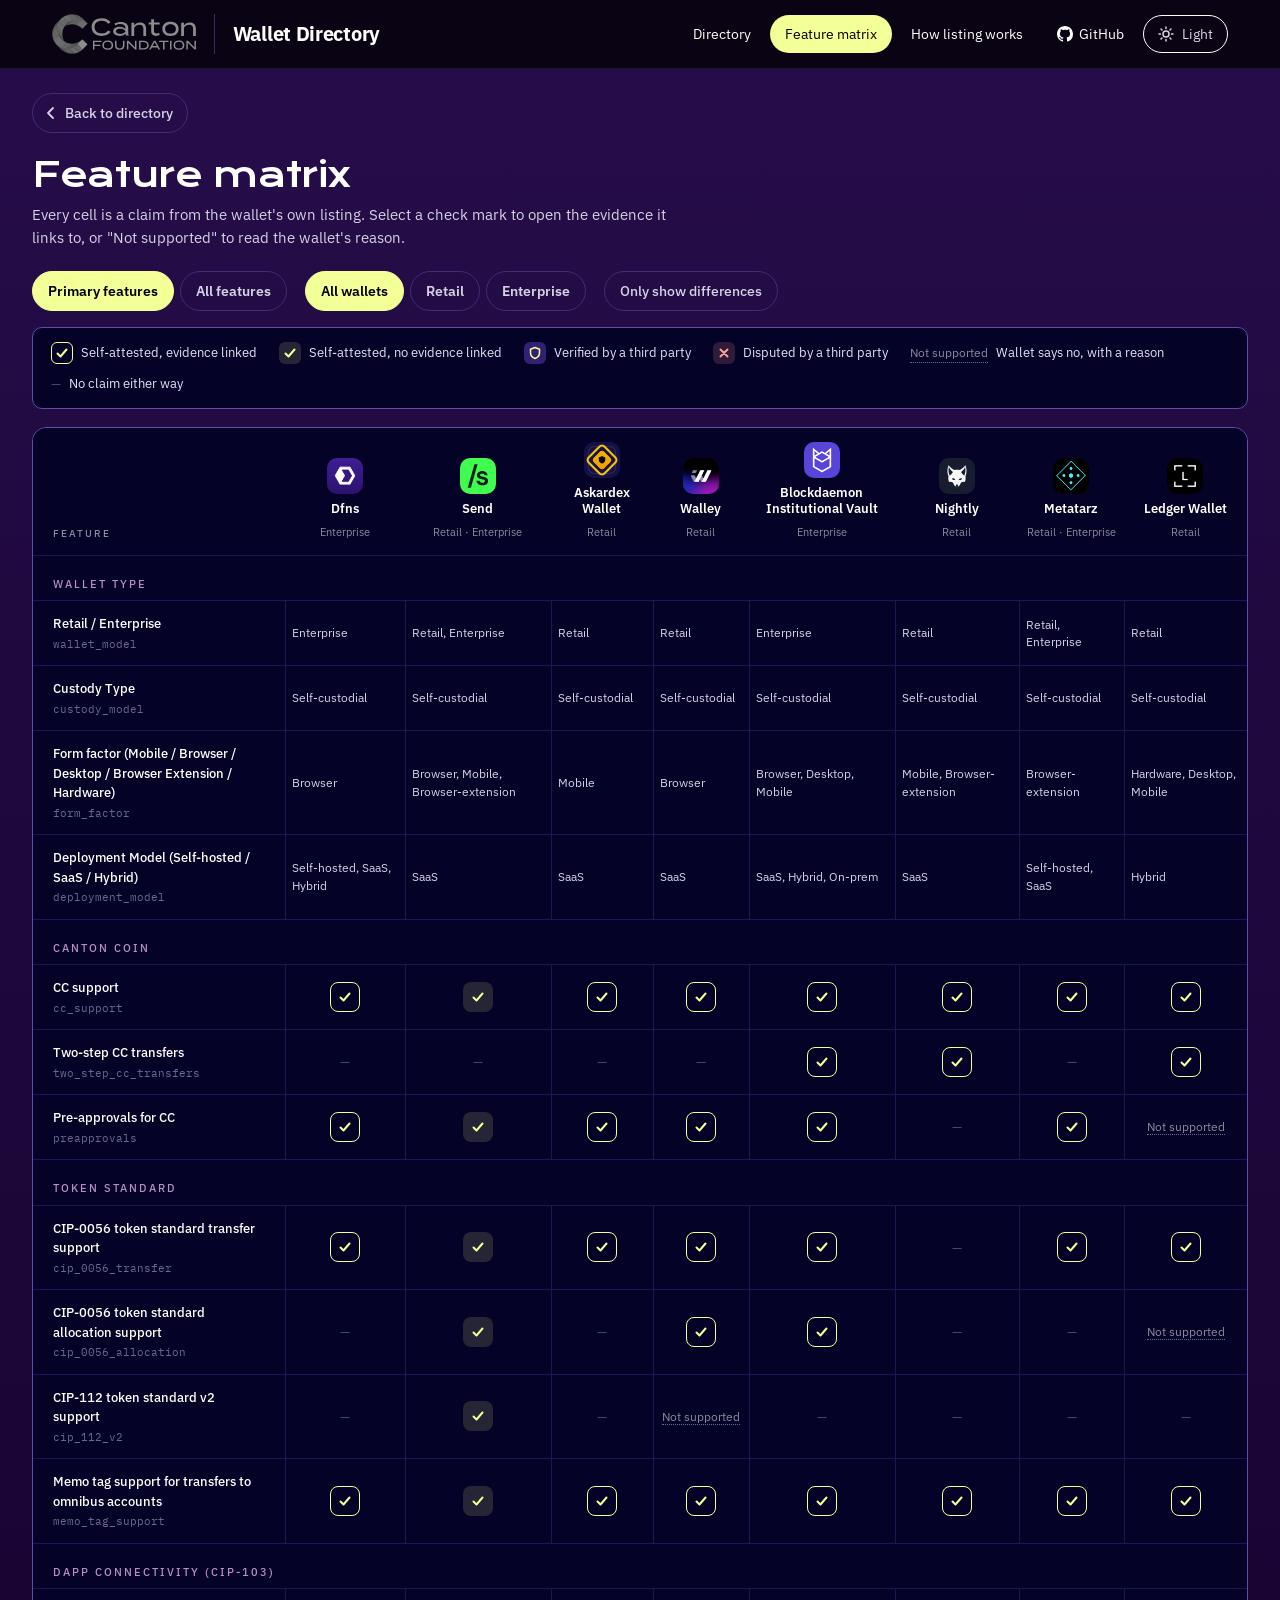
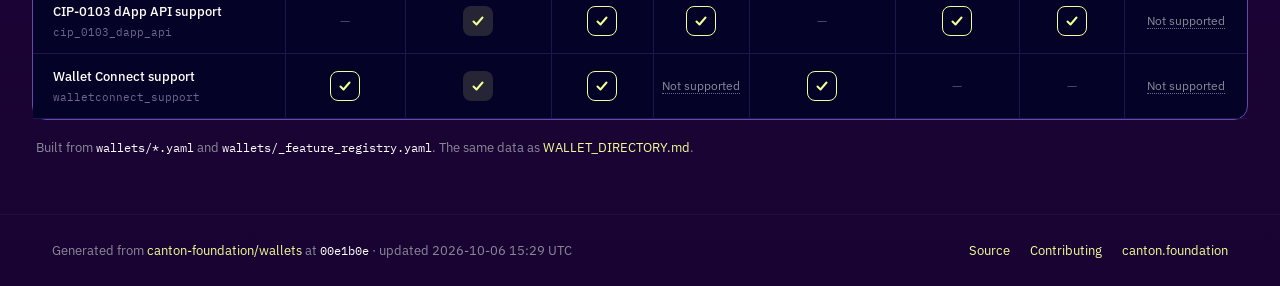
==== commit 00aaa881: "Use each wallet's own app icon and cache-bust logo URLs Every tile now shows the icon the brand uses" ====
--- a/matrix.html
+++ b/matrix.html
@@ -19,7 +19,7 @@
     try { if (localStorage.getItem("wallets-theme") === "light") document.documentElement.dataset.theme = "light"; } catch (e) {}
   </script>
   <!-- Bump ?v= when styles.css or app.js change, to bust browser caches -->
-  <link rel="stylesheet" href="assets/styles.css?v=7">
+  <link rel="stylesheet" href="assets/styles.css?v=8">
 </head>
 <body data-page="matrix">
   <a class="skip" href="#main">Skip to content</a>
@@ -28,6 +28,6 @@
   <main id="main"><div class="wrap state-msg">Loading wallet data…</div></main>
   <footer class="site-footer" id="site-footer"></footer>
   <noscript><div class="wrap state-msg">This site needs JavaScript. The same data is in <a href="https://github.com/canton-foundation/wallets/blob/main/WALLET_DIRECTORY.md">WALLET_DIRECTORY.md</a>.</div></noscript>
-  <script src="assets/app.js?v=7"></script>
+  <script src="assets/app.js?v=8"></script>
 </body>
 </html>
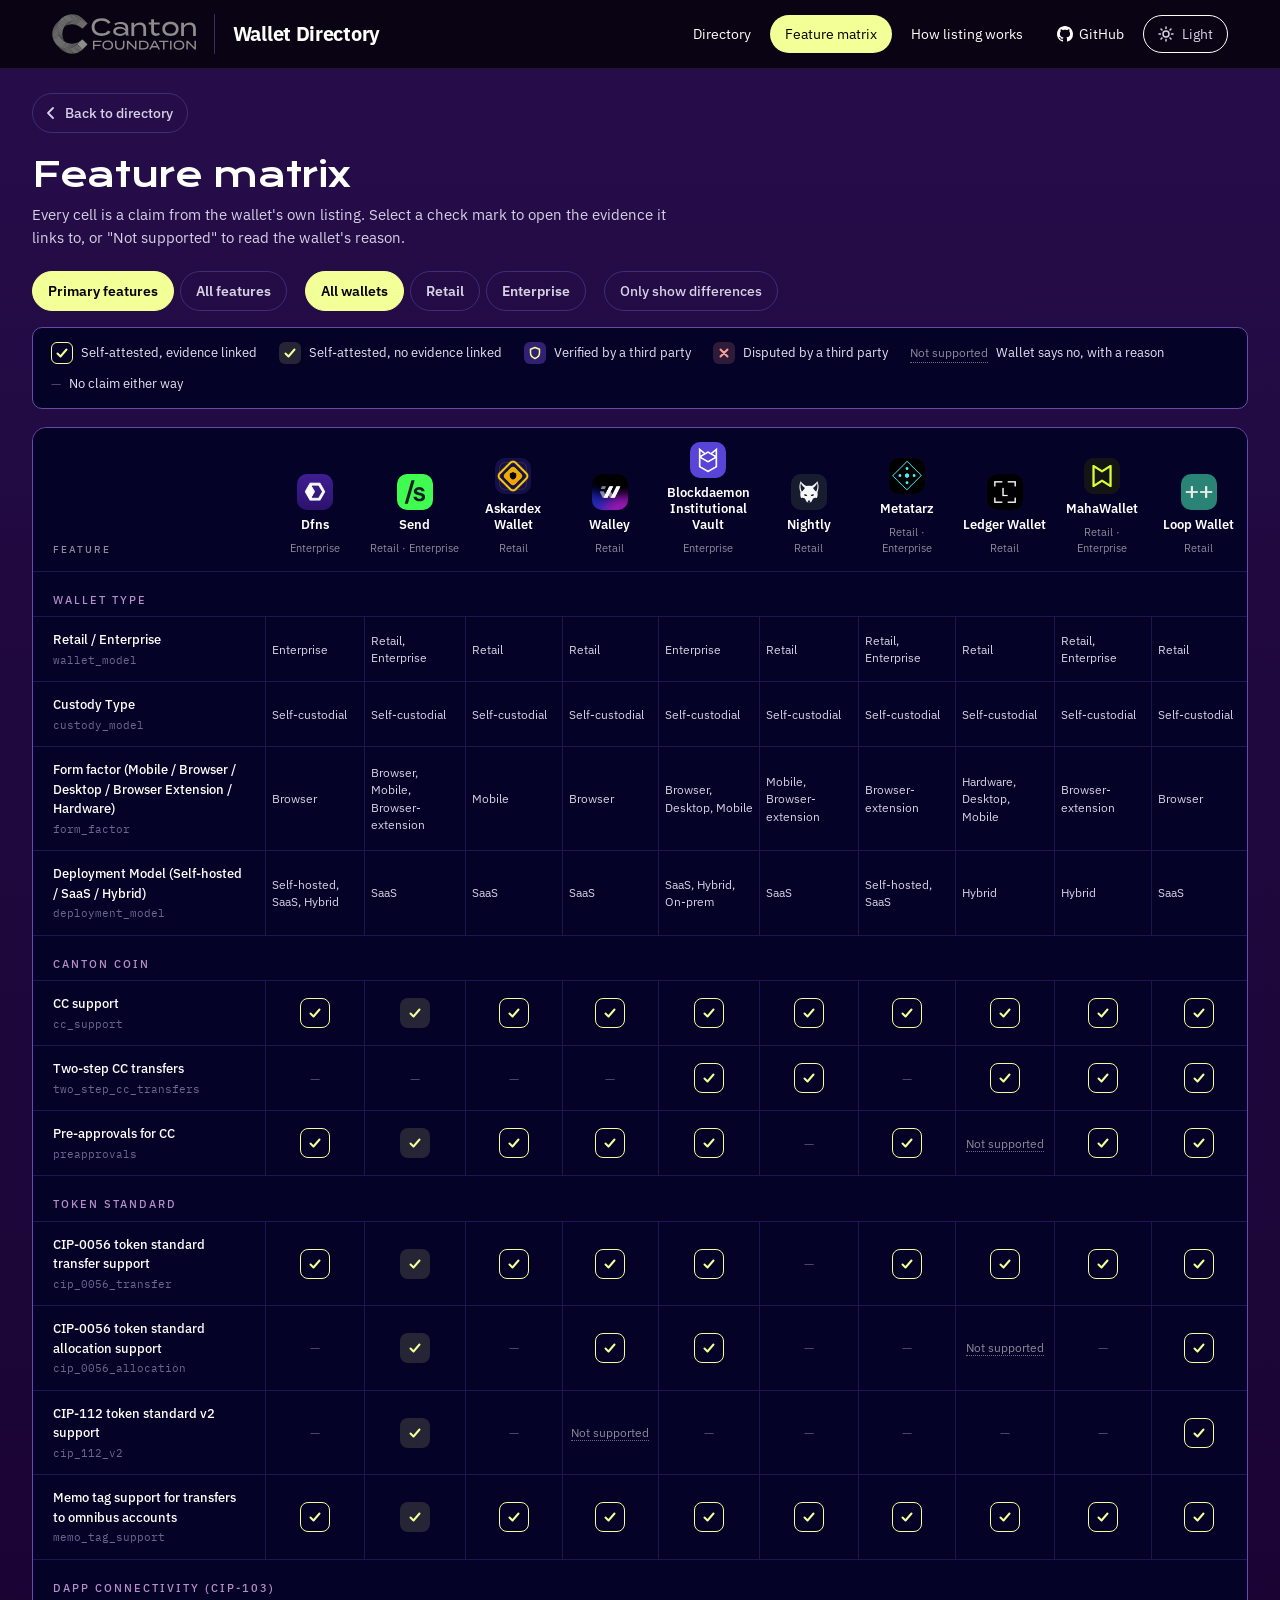
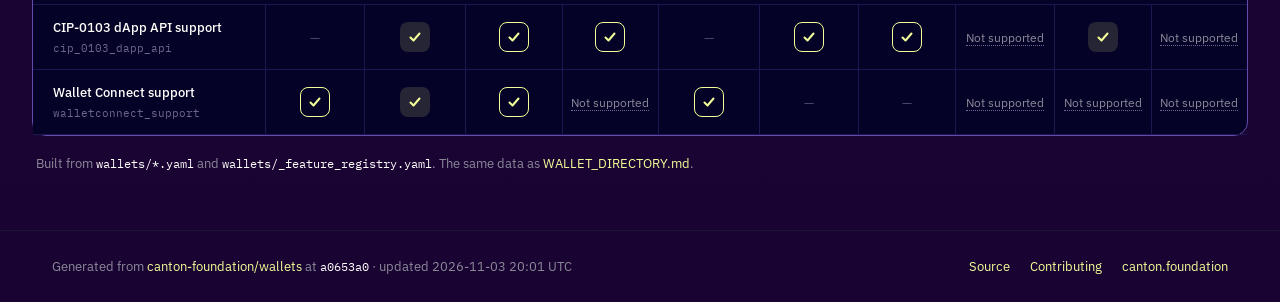
==== commit 6847068c: "Add MahaWallet and Loop Wallet logos Both new listings now show their own app icon instead of a mono" ====
--- a/matrix.html
+++ b/matrix.html
@@ -19,7 +19,7 @@
     try { if (localStorage.getItem("wallets-theme") === "light") document.documentElement.dataset.theme = "light"; } catch (e) {}
   </script>
   <!-- Bump ?v= when styles.css or app.js change, to bust browser caches -->
-  <link rel="stylesheet" href="assets/styles.css?v=8">
+  <link rel="stylesheet" href="assets/styles.css?v=9">
 </head>
 <body data-page="matrix">
   <a class="skip" href="#main">Skip to content</a>
@@ -28,6 +28,6 @@
   <main id="main"><div class="wrap state-msg">Loading wallet data…</div></main>
   <footer class="site-footer" id="site-footer"></footer>
   <noscript><div class="wrap state-msg">This site needs JavaScript. The same data is in <a href="https://github.com/canton-foundation/wallets/blob/main/WALLET_DIRECTORY.md">WALLET_DIRECTORY.md</a>.</div></noscript>
-  <script src="assets/app.js?v=8"></script>
+  <script src="assets/app.js?v=9"></script>
 </body>
 </html>
